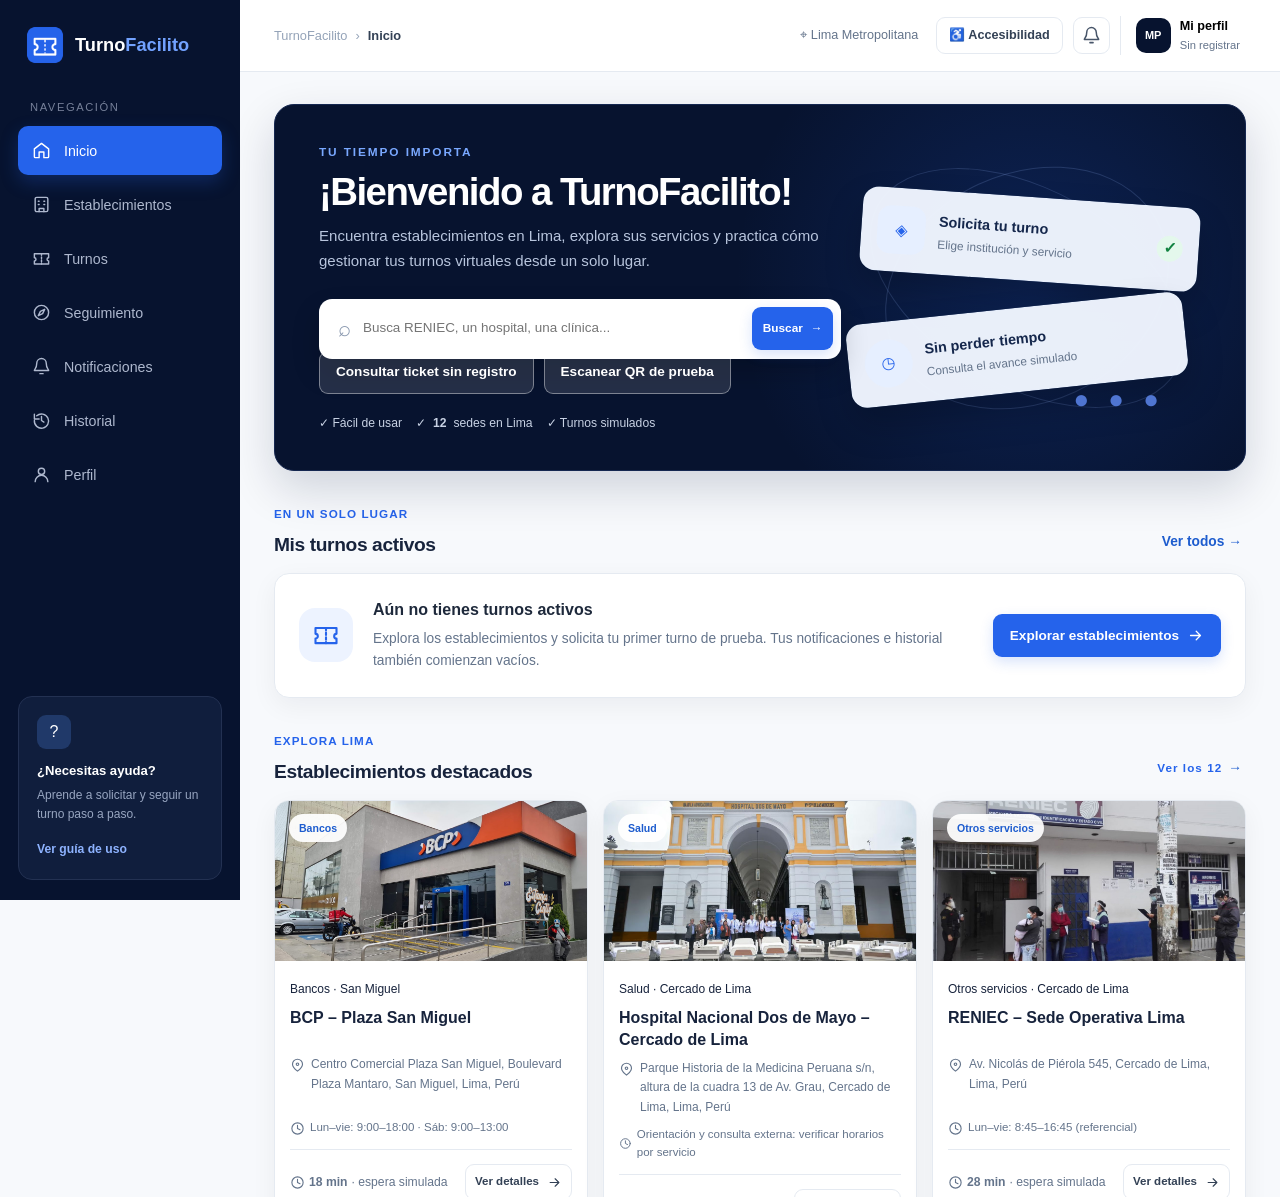
==== index.html @ 42c2315b "Initial commit" ====
<!doctype html>
<html lang="es"><head><meta charset="UTF-8"><meta name="viewport" content="width=device-width,initial-scale=1.0"><meta http-equiv="refresh" content="0;url=pages/index.html"><title>TurnoFacilito – Iniciar</title><link rel="canonical" href="pages/index.html"></head>
<body><p>Abriendo TurnoFacilito… <a href="pages/index.html">Ingresar a la plataforma</a>.</p></body></html>
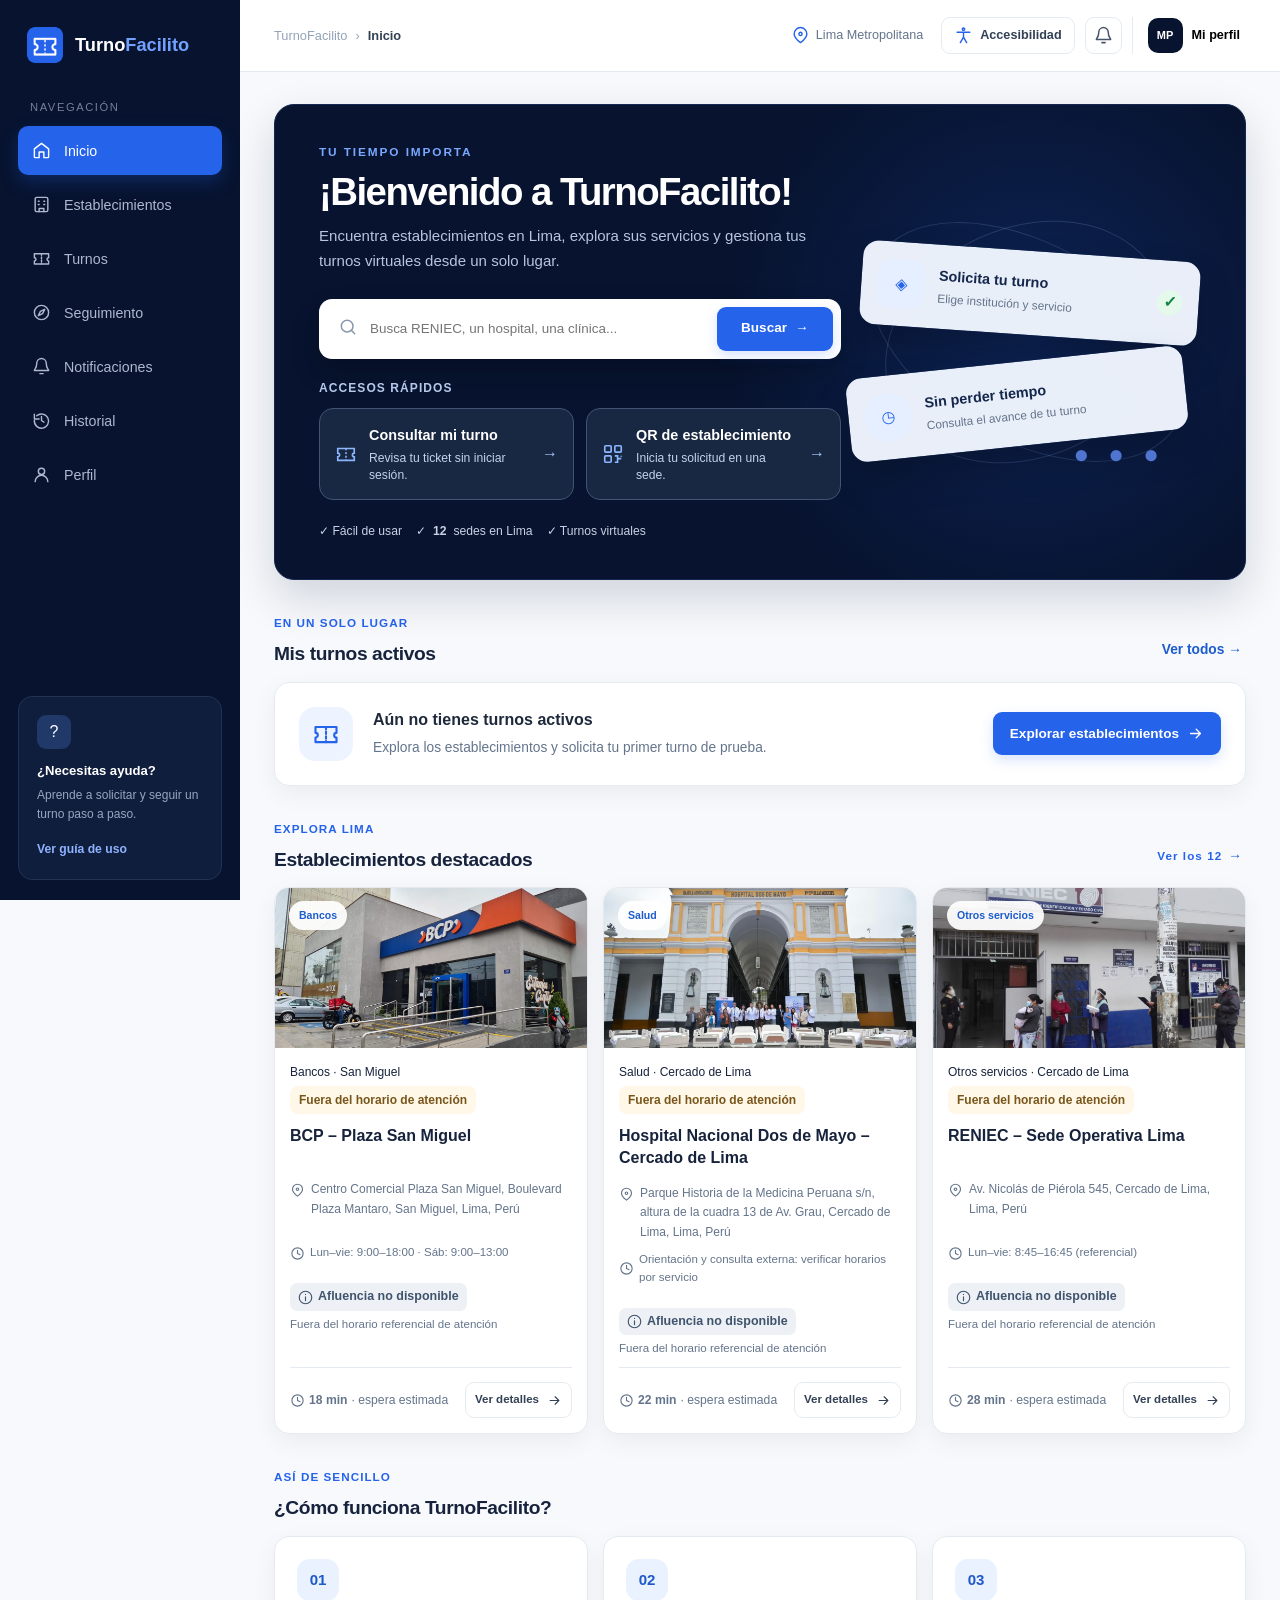
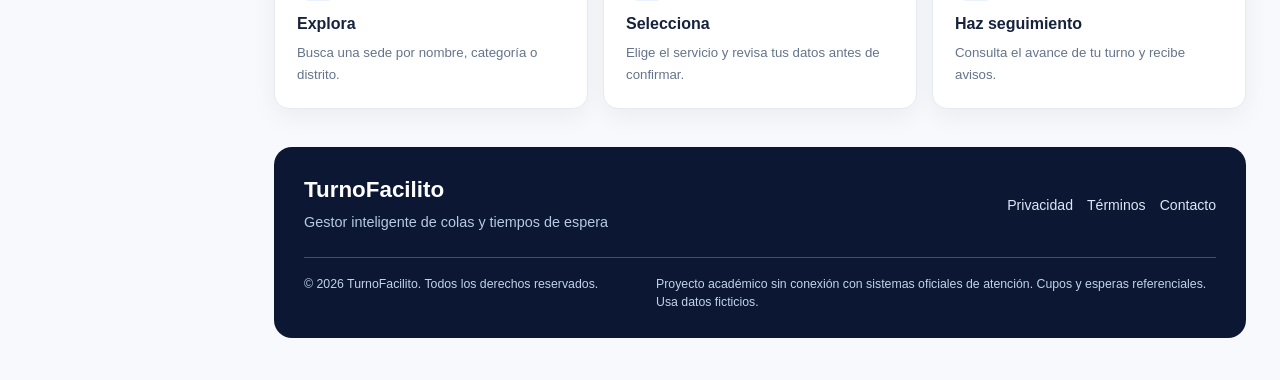
==== commit 58073943: "Actualizacion Mejoras" ====
--- a/index.html
+++ b/index.html
@@ -1,3 +1,2 @@
 <!doctype html>
-<html lang="es"><head><meta charset="UTF-8"><meta name="viewport" content="width=device-width,initial-scale=1.0"><meta http-equiv="refresh" content="0;url=pages/index.html"><title>TurnoFacilito – Iniciar</title><link rel="canonical" href="pages/index.html"></head>
-<body><p>Abriendo TurnoFacilito… <a href="pages/index.html">Ingresar a la plataforma</a>.</p></body></html>
+<html lang="es"><head><meta charset="utf-8"><meta name="viewport" content="width=device-width, initial-scale=1"><title>TurnoFacilito</title><link rel="icon" href="favicon.ico"><meta http-equiv="refresh" content="0;url=pages/index.html"></head><body><p>Accede a <a href="pages/index.html">TurnoFacilito</a>.</p></body></html>
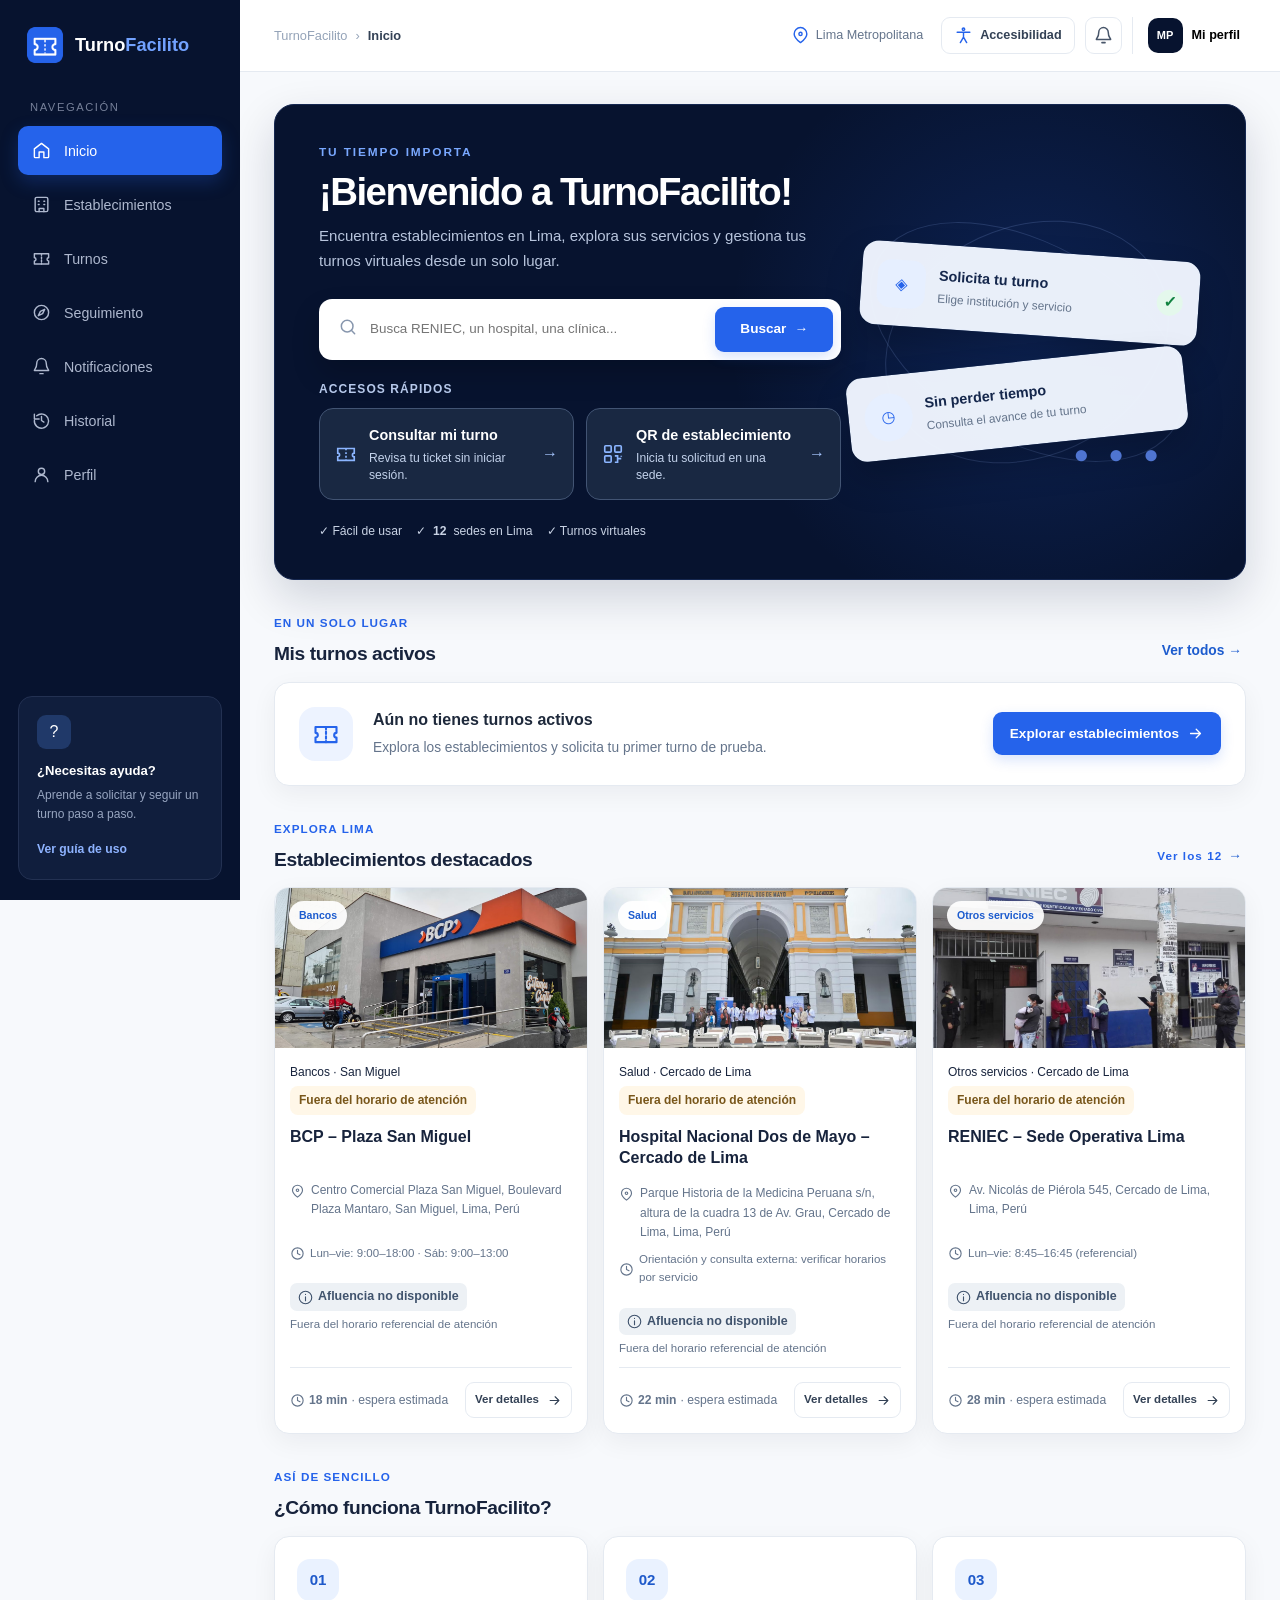
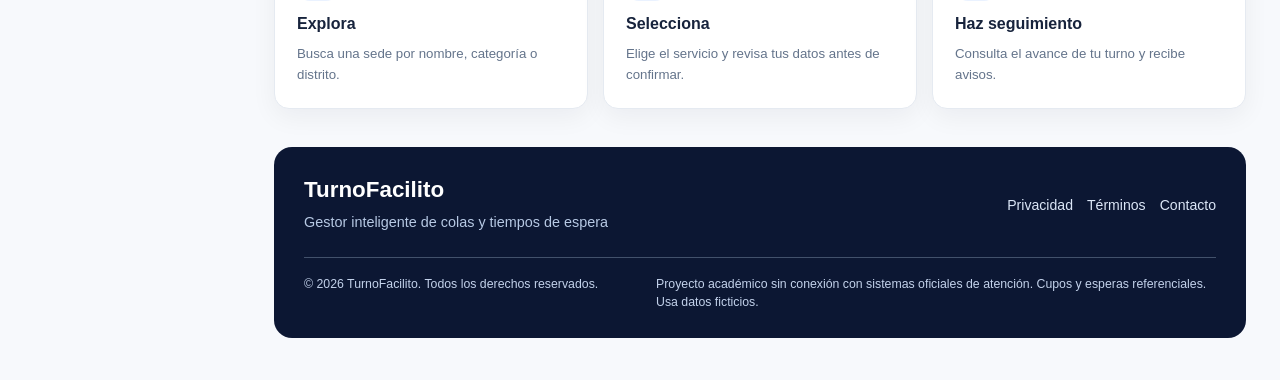
==== commit 7b5e3efb: "Actualizacion" ====
--- a/index.html
+++ b/index.html
@@ -1,2 +1,183 @@
 <!doctype html>
-<html lang="es"><head><meta charset="utf-8"><meta name="viewport" content="width=device-width, initial-scale=1"><title>TurnoFacilito</title><link rel="icon" href="favicon.ico"><meta http-equiv="refresh" content="0;url=pages/index.html"></head><body><p>Accede a <a href="pages/index.html">TurnoFacilito</a>.</p></body></html>
+<html lang="es" data-image-root="../assets/images/">
+<head>
+  <meta charset="UTF-8">
+  <meta name="viewport" content="width=device-width, initial-scale=1.0">
+  <meta name="theme-color" content="#07132f">
+  <meta name="description" content="TurnoFacilito: plataforma académica para conocer sedes en Lima y practicar la gestión de turnos virtuales.">
+  <title>TurnoFacilito | Gestor inteligente de colas y tiempos de espera</title>
+  <link rel="icon" href="../favicon.ico" sizes="any">
+  <link rel="stylesheet" href="../css/styles.css">
+  <script src="../js/main.js" defer></script>
+</head>
+<body>
+  <a class="skip-link" href="#contenido">Saltar al contenido principal</a>
+  <div class="app-shell">
+    <!-- ENCABEZADO Y NAVEGACIÓN: elementos semánticos de HTML5 -->
+    <aside class="sidebar" aria-label="Menú lateral">
+      <button class="brand" type="button" data-go="Inicio" aria-label="TurnoFacilito, ir al inicio">
+        <img class="brand-mark" src="../assets/icons/TurnoFacilito_Logo.jpg" alt="" width="38" height="38">
+        <span>Turno<strong>Facilito</strong></span>
+      </button>
+      <p class="side-label">NAVEGACIÓN</p>
+      <nav id="nav-escritorio" aria-label="Secciones principales"></nav>
+      <section class="help-card" aria-labelledby="ayuda-breve-titulo">
+        <span aria-hidden="true">?</span>
+        <strong id="ayuda-breve-titulo">¿Necesitas ayuda?</strong>
+        <p>Aprende a solicitar y seguir un turno paso a paso.</p>
+        <button type="button" data-go="Ayuda">Ver guía de uso</button>
+      </section>
+    </aside>
+    <div class="workspace">
+      <header class="topbar">
+        <div class="breadcrumb" aria-label="Ubicación de la página"><span>TurnoFacilito</span><span aria-hidden="true">›</span><strong id="miga">Inicio</strong></div>
+        <div class="top-actions">
+          <span class="location" aria-label="Establecimientos en Lima Metropolitana"><span data-svg="pin" aria-hidden="true"></span> Lima Metropolitana</span>
+          <button class="access-btn" type="button" data-go="Accesibilidad"><span data-svg="accessibility" aria-hidden="true"></span> Accesibilidad</button>
+          <div class="notification-wrap">
+            <button type="button" class="icon-btn" data-go="Notificaciones" aria-label="Ver notificaciones" title="Notificaciones"><svg aria-hidden="true" width="19" height="19" viewBox="0 0 24 24" fill="none" stroke="currentColor" stroke-width="1.9" stroke-linecap="round" stroke-linejoin="round"><path d="M18 8a6 6 0 0 0-12 0c0 7-3 7-3 9h18c0-2-3-2-3-9ZM10 21h4"/></svg></button>
+            <b id="alerta-cantidad" hidden>0</b>
+          </div>
+          <button class="profile-chip" type="button" data-go="Perfil" aria-label="Ver mi perfil y registrar datos"><span aria-hidden="true">MP</span><div><strong>Mi perfil</strong><small hidden></small></div></button>
+        </div>
+      </header>
+      <main id="contenido" class="main-content" tabindex="-1">
+        <div class="navigation-back"><button id="volver-pagina" class="btn btn-secondary nav-back-btn" type="button" data-action="volver-pagina" hidden><svg aria-hidden="true" width="18" height="18" viewBox="0 0 24 24" fill="none" stroke="currentColor" stroke-width="1.8" stroke-linecap="round" stroke-linejoin="round"><path d="m12 19-7-7 7-7M5 12h14"/></svg> Volver a la página anterior</button></div>
+        <!-- INICIO: el contenido y su estructura existen en HTML ANTES de ejecutar JavaScript. -->
+        <section id="vista-inicio" class="page home-page" aria-labelledby="titulo-inicio">
+          <section class="welcome-banner" aria-labelledby="titulo-inicio">
+            <div class="welcome-copy">
+              <span class="welcome-eyebrow">TU TIEMPO IMPORTA</span>
+              <h1 id="titulo-inicio">¡Bienvenido a TurnoFacilito!</h1>
+              <p>Encuentra establecimientos en Lima, explora sus servicios y gestiona tus turnos virtuales desde un solo lugar.</p>
+              <form id="busqueda-inicio" class="welcome-search" role="search">
+                <span class="search-glyph"><svg aria-hidden="true" width="20" height="20" viewBox="0 0 24 24" fill="none" stroke="currentColor" stroke-width="1.8" stroke-linecap="round"><circle cx="11" cy="11" r="7"/><path d="m20 20-4-4"/></svg></span>
+                <label class="sr-only" for="buscar-inicio">Buscar establecimiento</label>
+                <input id="buscar-inicio" name="busqueda" type="search" placeholder="Busca RENIEC, un hospital, una clínica..." autocomplete="off">
+                <button class="btn btn-primary" type="submit">Buscar <span aria-hidden="true">→</span></button>
+              </form>
+              <div class="quick-label">ACCESOS RÁPIDOS</div><div class="home-shortcuts"><button class="shortcut" type="button" data-go="Consulta"><svg aria-hidden="true" width="22" height="22" viewBox="0 0 24 24" fill="none" stroke="currentColor" stroke-width="1.8"><path d="M3 6h18v5a2 2 0 0 0 0 4v4H3v-4a2 2 0 0 0 0-4V6Z"/><path d="M12 6v13" stroke-dasharray="2 2"/></svg><span><strong>Consultar mi turno</strong><small>Revisa tu ticket sin iniciar sesión.</small></span><span aria-hidden="true">→</span></button><button class="shortcut" type="button" data-go="QR"><svg aria-hidden="true" width="22" height="22" viewBox="0 0 24 24" fill="none" stroke="currentColor" stroke-width="1.8"><rect x="3" y="3" width="7" height="7" rx="1"/><rect x="14" y="3" width="7" height="7" rx="1"/><rect x="3" y="14" width="7" height="7" rx="1"/><path d="M14 14h3v3h4m-7 4h3v-4m4-3v1"/></svg><span><strong>QR de establecimiento</strong><small>Inicia tu solicitud en una sede.</small></span><span aria-hidden="true">→</span></button></div>
+              <div class="welcome-benefits" aria-label="Beneficios">
+                <span>✓ Fácil de usar</span>
+                <span>✓ <b id="cantidad-sedes-inicio">12</b> sedes en Lima</span>
+                <span>✓ Turnos virtuales</span>
+              </div>
+            </div>
+            <div class="welcome-art" aria-hidden="true">
+              <div class="art-orbit orbit-one"></div><div class="art-orbit orbit-two"></div>
+              <div class="art-card art-card-one"><span class="art-pict">◈</span><div><b>Solicita tu turno</b><small>Elige institución y servicio</small></div><span class="art-ok">✓</span></div>
+              <div class="art-card art-card-two"><span class="art-round">◷</span><div><b>Sin perder tiempo</b><small>Consulta el avance de tu turno</small></div></div>
+              <div class="art-dots">● ● ●</div>
+            </div>
+          </section>
+          <section aria-labelledby="titulo-turnos-inicio">
+            <div class="section-heading"><div><span>EN UN SOLO LUGAR</span><h2 id="titulo-turnos-inicio">Mis turnos activos</h2></div><button type="button" class="link-button" data-go="Turnos">Ver todos →</button></div>
+            <div id="turnos-inicio" aria-live="polite"><div class="card empty-state"><div><h3>Aún no tienes turnos activos</h3><p>Explora los establecimientos y solicita tu primer turno de prueba.</p></div><button class="btn btn-primary" type="button" data-go="Establecimientos">Explorar establecimientos</button></div></div>
+          </section>
+          <section aria-labelledby="titulo-destacados">
+            <div class="section-heading"><div><span>EXPLORA LIMA</span><h2 id="titulo-destacados">Establecimientos destacados</h2></div><button type="button" class="link-button" data-go="Establecimientos"><span id="cantidad-ver-sedes">Ver los 12</span> →</button></div>
+            <div id="destacados-inicio" class="featured-grid"><p class="muted">Cargando establecimientos destacados...</p></div>
+          </section>
+          <section aria-labelledby="titulo-pasos">
+            <div class="section-heading"><div><span>ASÍ DE SENCILLO</span><h2 id="titulo-pasos">¿Cómo funciona TurnoFacilito?</h2></div></div>
+            <div class="steps-grid">
+              <article class="card step-item"><span>01</span><h3>Explora</h3><p>Busca una sede por nombre, categoría o distrito.</p></article>
+              <article class="card step-item"><span>02</span><h3>Selecciona</h3><p>Elige el servicio y revisa tus datos antes de confirmar.</p></article>
+              <article class="card step-item"><span>03</span><h3>Haz seguimiento</h3><p>Consulta el avance de tu turno y recibe avisos.</p></article>
+            </div>
+          </section>
+        </section>
+
+        <!-- ESTABLECIMIENTOS: HTML5 define el buscador y los controles; JS filtra los resultados. -->
+        <section id="vista-establecimientos" class="page" aria-labelledby="titulo-establecimientos" hidden>
+          <div class="page-title"><span class="eyebrow">ENCUENTRA TU ESTABLECIMIENTO</span><h1 id="titulo-establecimientos">Establecimientos disponibles</h1>
+            <p class="lead">Explora <span id="total-sedes-descripcion">12</span> sedes reales de Lima Metropolitana.</p>
+          </div>
+          <section class="card filter-panel" aria-label="Filtros de establecimientos">
+            <div class="filter-grid">
+              <label class="filter-field filter-grow"><span>Buscar por nombre o servicio</span><span class="field-with-icon"><svg aria-hidden="true" width="20" height="20" viewBox="0 0 24 24" fill="none" stroke="currentColor" stroke-width="1.8" stroke-linecap="round"><circle cx="11" cy="11" r="7"/><path d="m20 20-4-4"/></svg><input id="buscar-sede" type="search" autocomplete="off" placeholder="Ej. RENIEC, hospital, consulta..."></span></label>
+              <label class="filter-field"><span>Distrito</span><span class="field-with-icon"><span class="filter-icon" data-svg="pin"></span><select id="filtrar-distrito"><option value="Todos">Todos los distritos</option></select></span></label>
+              <label class="filter-field"><span>Ordenar por</span><span class="field-with-icon"><span class="filter-icon" data-svg="sort"></span><select id="ordenar-sedes"><option>Espera menor</option><option>Espera mayor</option><option>Nombre</option></select></span></label>
+            </div>
+            <div class="chips" role="group" aria-label="Filtrar por categoría">
+              <button type="button" class="active" data-category="Todas" aria-pressed="true"><span data-svg="grid"></span>Todas</button>
+              <button type="button" data-category="Bancos" aria-pressed="false"><span data-svg="bank"></span>Bancos</button>
+              <button type="button" data-category="Salud" aria-pressed="false"><span data-svg="heart"></span>Salud</button>
+              <button type="button" data-category="Otros servicios" aria-pressed="false"><span data-svg="building"></span>Otros servicios</button>
+            </div>
+          </section>
+          <div class="results-bar"><strong id="contador-sedes" role="status">Cargando...</strong><button class="link-button" type="button" data-action="limpiar-filtros">Limpiar filtros</button></div>
+          <div id="resultado-sedes" class="list-stack" aria-live="polite" aria-relevant="additions text"></div>
+        </section>
+
+        <!-- GUÍA DE USO: contenido estático y preguntas frecuentes sin depender de JS. -->
+        <section id="vista-ayuda" class="page narrow" aria-labelledby="titulo-ayuda" hidden>
+          <div class="page-title"><span class="eyebrow">CENTRO DE AYUDA</span><h1 id="titulo-ayuda">Cómo usar TurnoFacilito</h1><p class="lead">Un recorrido sencillo para solicitar y administrar turnos.</p></div>
+          <div class="help-steps">
+            <article class="card help-step"><span>1</span><div><h2>Busca un establecimiento</h2><p>Ve a Establecimientos y busca por nombre, categoría o distrito.</p></div></article>
+            <article class="card help-step"><span>2</span><div><h2>Selecciona un servicio y registra tus datos</h2><p>Abre una sede, elige un servicio y completa tus nombres, apellidos y DNI ficticio.</p></div></article>
+            <article class="card help-step"><span>3</span><div><h2>Revisa y sigue tu turno</h2><p>Confirma la solicitud y consulta el seguimiento automático de tu atención.</p></div></article>
+            <article class="card help-step"><span>4</span><div><h2>Consulta tu actividad</h2><p>Revisa tus notificaciones y el historial de turnos finalizados o cancelados.</p></div></article>
+          </div>
+          <section class="card help-faq" aria-labelledby="titulo-preguntas"><h2 id="titulo-preguntas">Preguntas frecuentes</h2>
+            <details><summary>¿Puedo tener varios turnos activos?</summary><p>Sí, en establecimientos distintos. Solo uno activo por sede.</p></details>
+            <details><summary>¿Por qué se borra todo al actualizar?</summary><p>Los datos personales y turnos se conservan mientras la página permanece abierta.</p></details>
+            <details><summary>¿Puedo atenderme con este turno en una institución?</summary><p>No. Es una simulación educativa y no está integrada con los sistemas de las instituciones. Los hospitales no ofrecen atención de emergencias por este medio.</p></details>
+          </section>
+          <button type="button" class="btn btn-primary" data-go="Establecimientos">Comenzar →</button>
+        </section>
+
+        <!-- Aquí se visualizan detalles, turnos, historial y otras pantallas cuyos datos varían. -->
+        <div id="vista-interactiva" hidden></div>
+        <footer class="site-footer" aria-label="Pie de página"><div class="footer-top"><div><strong>TurnoFacilito</strong><p>Gestor inteligente de colas y tiempos de espera</p></div><nav aria-label="Información del proyecto"><button type="button" data-go="Privacidad">Privacidad</button><button type="button" data-go="Términos">Términos</button><button type="button" data-go="Contacto">Contacto</button></nav></div><div class="footer-bottom"><span>© 2026 TurnoFacilito. Todos los derechos reservados.</span><span>Proyecto académico sin conexión con sistemas oficiales de atención. Cupos y esperas referenciales. Usa datos ficticios.</span></div></footer>
+      </main>
+    </div>
+    <nav id="nav-movil" class="mobile-nav" aria-label="Navegación móvil"></nav>
+    <div class="mobile-drawer" id="drawer-movil" hidden></div>
+    <div class="toast" id="mensaje" role="status" aria-live="polite" hidden></div>
+    <div id="contenedor-modal"></div>
+  </div>
+
+  <!-- PLANTILLAS HTML: los formularios tienen etiquetas, inputs y estructura semántica. -->
+  <!-- JavaScript inserta los nombres y opciones según la institución seleccionada. -->
+  <template id="plantilla-servicio">
+    <section class="page narrow" aria-labelledby="titulo-servicio">
+      <button type="button" class="back-link" data-go="Detalle">← Volver al establecimiento</button>
+      <div class="page-title"><span class="eyebrow">PASO 1 DE 4</span><h1 id="titulo-servicio">Selecciona tu servicio</h1><p class="lead">Elige el trámite que necesitas en <span id="servicio-nombre-sede"></span>.</p></div>
+      <div class="process-stepper"><span class="current">1 · Servicio</span><span>2 · Tus datos</span><span>3 · Revisión</span><span>4 · Confirmación</span></div>
+      <div class="selection-layout">
+        <form id="form-servicio" class="card service-selection">
+          <h2>¿Qué atención necesitas?</h2><p class="muted">Selecciona una opción para continuar.</p>
+          <div id="lista-servicios" class="service-option-list" role="radiogroup" aria-label="Servicios disponibles"></div>
+          <p id="error-servicio" class="input-error" aria-live="polite" hidden>Selecciona un servicio para continuar.</p>
+          <div class="form-actions"><button type="button" class="btn btn-secondary" data-go="Detalle">Volver</button><button type="submit" class="btn btn-primary">Revisar solicitud →</button></div>
+        </form>
+        <aside class="card selection-summary" aria-label="Resumen del establecimiento">
+          <img id="servicio-imagen" src="" alt="" loading="lazy"><div><b id="servicio-resumen-nombre"></b><small id="servicio-resumen-distrito"></small></div>
+          <hr><p>◷ <b id="servicio-resumen-espera"></b> de espera estimada</p><p>♙ <span id="servicio-resumen-personas"></span> personas delante</p>
+        </aside>
+      </div>
+    </section>
+  </template>
+
+  <template id="plantilla-datos">
+    <section class="page narrow" aria-labelledby="datos-titulo">
+      <button id="datos-atras" type="button" class="back-link" data-go="Servicio">← Volver al servicio</button>
+      <div class="page-title"><span id="datos-encabezado" class="eyebrow">PASO 2 DE 4</span><h1 id="datos-titulo">Registra tus datos</h1><p id="datos-descripcion" class="lead">Ingresa tus datos para continuar.</p></div>
+      <div id="datos-pasos" class="process-stepper"><span>1 · Servicio</span><span class="current">2 · Tus datos</span><span>3 · Revisión</span><span>4 · Confirmación</span></div>
+      <div class="selection-layout">
+        <form id="form-datos" class="card personal-form" novalidate>
+          <div class="personal-form-heading"><span class="personal-symbol" aria-hidden="true"><span data-svg="user"></span></span><div><h2>Información del solicitante</h2><p>Los campos con * son obligatorios.</p></div></div>
+          <div class="personal-fields">
+            <div class="personal-field"><label for="dato-nombres">Nombres *</label><input id="dato-nombres" name="nombres" type="text" maxlength="60" autocomplete="given-name" placeholder="Escribe tus nombres" required aria-describedby="error-nombres"><p id="error-nombres" class="input-error" hidden></p></div>
+            <div class="personal-field"><label for="dato-apellidos">Apellidos *</label><input id="dato-apellidos" name="apellidos" type="text" maxlength="60" autocomplete="family-name" placeholder="Escribe tus apellidos" required aria-describedby="error-apellidos"><p id="error-apellidos" class="input-error" hidden></p></div>
+            <div class="personal-field"><label for="dato-dni">DNI *</label><input id="dato-dni" name="dni" type="text" inputmode="numeric" maxlength="8" pattern="[0-9]{8}" autocomplete="off" placeholder="Ingresa 8 dígitos" required aria-describedby="error-dni"><p id="error-dni" class="input-error" role="alert" hidden></p></div><div class="personal-field"><label for="dato-correo">Correo electrónico <span class="muted">(opcional)</span></label><input id="dato-correo" name="correo" type="email" maxlength="90" autocomplete="email" placeholder="ejemplo@correo.com" aria-describedby="error-correo"><p id="error-correo" class="input-error" hidden></p></div>
+          </div>
+          <div class="form-actions"><button id="datos-volver" type="button" class="btn btn-secondary" data-go="Servicio">Volver</button><button id="datos-guardar" type="submit" class="btn btn-primary">Guardar y revisar turno</button></div>
+        </form>
+        <aside class="card personal-aside"><span class="eyebrow">TURNOFACILITO</span><h2 id="datos-aside-titulo">Tu solicitud está casi lista</h2><p id="datos-aside-texto"></p><div class="personal-aside-steps"><span>✓ Consulta sin contraseña</span><span>✓ Gestiona tus solicitudes</span><span>✓ Acceso a tus turnos</span></div></aside>
+      </div>
+    </section>
+  </template>
+</body>
+</html>
--- a/css/styles.css
+++ b/css/styles.css
@@ -0,0 +1,920 @@
+
+
+@layer base {
+  * { box-sizing: border-box; }
+  html { font-family: 'Poppins', Arial, sans-serif; color: #0f172a; background: #f7f9fc; }
+  body { margin: 0; min-width: 320px; min-height: 100vh; }
+  button, input, select { font: inherit; }
+  button { cursor: pointer; }
+  button:focus-visible, input:focus-visible, select:focus-visible { outline: 3px solid rgba(37, 99, 235, .28); outline-offset: 2px; }
+}
+
+:root { --navy:#07132f; --blue:#2563eb; --soft:#eff5ff; --canvas:#f7f9fc; --muted:#64748b; --green:#16a34a; --orange:#f59e0b; --red:#dc3545; --border:#e5eaf1; --shadow:0 8px 26px rgba(15,23,42,.055); }
+html[data-size="Grande"] { font-size: 18px; }
+html[data-size="Extragrande"] { font-size: 20px; }
+html[data-contrast="true"] { --canvas:#fff; --muted:#344054; --border:#7c8799; }
+html[data-contrast="true"] .card { border-width:2px; }
+html[data-simple="true"] img, html[data-simple="true"] .detail-hero { display:none; }
+html[data-simple="true"] .card, html[data-simple="true"] .btn { box-shadow:none; }
+
+.app-shell { min-height:100vh; background:var(--canvas); }
+.sidebar { width:240px; position:fixed; inset:0 auto 0 0; padding:26px 18px 20px; background:var(--navy); color:#fff; display:flex; flex-direction:column; z-index:30; }
+.brand { border:0; background:none; color:#fff; display:flex; align-items:center; gap:11px; font-size:18px; padding:0 8px; }
+.brand strong { color:#72a2ff; }.brand-mark { width:38px;height:38px;border-radius:11px;background:var(--blue);display:grid;place-items:center;transform:rotate(-5deg) }
+.side-label { font-size:10px; letter-spacing:.14em; color:#768099; margin:34px 12px 10px; }
+.sidebar nav { display:flex;flex-direction:column;gap:5px }.sidebar nav button { min-height:45px;border:0;background:transparent;color:#aeb8ce;border-radius:10px;display:flex;align-items:center;gap:13px;padding:0 14px;font-size:13px;font-weight:500;transition:.2s }
+.sidebar nav button:hover { background:#111f42;color:#fff }.sidebar nav button.selected { background:var(--blue);color:#fff;box-shadow:0 7px 18px rgba(37,99,235,.25) }.sidebar nav i { margin-left:auto;background:#fff;color:var(--blue);font-style:normal;font-size:10px;width:19px;height:19px;border-radius:10px;display:grid;place-items:center }
+.help-card { margin-top:auto;background:#101e3d;border:1px solid #233152;padding:16px;border-radius:14px }.help-card>span { display:grid;width:34px;height:34px;border-radius:9px;background:#203969;place-items:center;margin-bottom:12px }.help-card strong{display:block;font-size:12px}.help-card p{font-size:10px;color:#98a6c1;margin:4px 0 12px}.help-card button{border:0;background:none;color:#8eb3ff;padding:0;font-size:11px;font-weight:600}
+.workspace { margin-left:240px;min-height:100vh }.topbar { height:72px;position:sticky;top:0;z-index:20;background:rgba(255,255,255,.92);backdrop-filter:blur(14px);border-bottom:1px solid var(--border);display:flex;align-items:center;justify-content:space-between;padding:0 34px }
+.breadcrumb { display:flex;gap:8px;align-items:center;font-size:11px;color:#94a3b8 }.breadcrumb strong{color:#334155}.top-actions{display:flex;align-items:center;gap:10px}.location{display:flex;align-items:center;gap:6px;font-size:11px;color:var(--muted);margin-right:8px}.access-btn{height:37px;border:1px solid var(--border);background:#fff;border-radius:9px;display:flex;align-items:center;gap:7px;padding:0 12px;color:#334155;font-size:11px;font-weight:600}.icon-btn{width:37px;height:37px;border-radius:9px;border:1px solid var(--border);background:#fff;display:grid;place-items:center;color:#475569;transition:.2s}.icon-btn:hover,.icon-btn.active{color:var(--blue);border-color:#b9cefa;background:var(--soft)}.notification-wrap{position:relative}.notification-wrap>b{position:absolute;right:-3px;top:-5px;background:var(--red);color:#fff;border:2px solid #fff;border-radius:9px;font-size:8px;width:17px;height:17px;display:grid;place-items:center}.profile-chip{border:0;border-left:1px solid var(--border);background:none;display:flex;align-items:center;gap:9px;padding-left:15px}.profile-chip>span{width:35px;height:35px;border-radius:10px;background:var(--navy);color:#fff;display:grid;place-items:center;font-size:11px;font-weight:600}.profile-chip div{text-align:left}.profile-chip strong,.profile-chip small{display:block}.profile-chip strong{font-size:11px}.profile-chip small{font-size:9px;color:var(--muted)}
+.main-content{padding:32px 34px 42px;max-width:1480px;margin:auto}.page{animation:pageIn .24s ease}.page.narrow{max-width:1050px;margin:auto}@keyframes pageIn{from{opacity:0;transform:translateY(5px)}to{opacity:1;transform:none}}.title-row{display:flex;align-items:center;justify-content:space-between;gap:20px}.eyebrow{font-size:10px;letter-spacing:.11em;color:var(--blue);font-weight:700;margin-bottom:6px}h1{font-size:29px;letter-spacing:-.035em;line-height:1.2;margin:0;color:#101828;font-weight:650}h2{font-size:17px;margin:0;letter-spacing:-.02em}h3{margin:0;font-size:15px}.wave{color:#53637c;font-weight:500}.lead{color:var(--muted);font-size:13px;margin:8px 0 25px}
+.card{background:#fff;border:1px solid var(--border);border-radius:15px;box-shadow:var(--shadow)}.btn{min-height:40px;border-radius:9px;padding:0 16px;border:1px solid transparent;display:inline-flex;align-items:center;justify-content:center;gap:8px;font-size:11px;font-weight:600;transition:.18s}.btn:hover{transform:translateY(-1px)}.btn:disabled{opacity:.45;cursor:not-allowed;transform:none}.btn-primary{background:var(--blue);color:#fff;box-shadow:0 5px 13px rgba(37,99,235,.18)}.btn-primary:hover{background:#1d4ed8}.btn-secondary{background:#fff;color:#334155;border-color:var(--border)}.btn-secondary:hover{border-color:#a9c1f5;color:var(--blue)}.btn-ghost{background:transparent;color:var(--blue);padding-inline:6px}.btn-danger{background:#fff1f2;color:var(--red);border-color:#fecdd3}.full{width:100%}.pill{display:inline-flex;align-items:center;gap:5px;padding:5px 9px;border-radius:20px;font-size:9px;font-weight:700;white-space:nowrap}.pill-blue{background:#eaf2ff;color:#1d5cce}.pill-green{background:#e9f8ee;color:#16803b}.pill-orange{background:#fff7e5;color:#b76d00}.pill-gray{background:#f1f5f9;color:#64748b}.pill-red{background:#fff0f1;color:#bd2636}
+.hero-search{height:57px;background:#fff;border:1px solid var(--border);border-radius:13px;display:flex;align-items:center;padding:7px 8px 7px 18px;gap:12px;box-shadow:var(--shadow);max-width:820px}.hero-search>svg{color:#94a3b8}.hero-search input{flex:1;border:0;outline:0;color:#334155;font-size:12px;min-width:0}.hero-search .btn{height:43px;padding-inline:24px}.quick-results{position:absolute;z-index:5;width:min(800px,calc(100% - 68px));padding:8px;margin-top:5px}.quick-results button{display:flex;width:100%;border:0;background:#fff;padding:10px;align-items:center;gap:10px;border-radius:8px;text-align:left}.quick-results button:hover{background:var(--soft)}.quick-results button span{flex:1}.quick-results strong,.quick-results small{display:block}.quick-results strong{font-size:11px}.quick-results small{font-size:9px;color:var(--muted)}
+.section-heading{display:flex;justify-content:space-between;align-items:end;margin:30px 0 13px}.section-heading span{font-size:9px;color:var(--blue);font-weight:700;letter-spacing:.09em}.section-heading h2{margin-top:4px}.section-heading.compact{margin-top:0}.active-ticket{display:grid;grid-template-columns:minmax(0,1.7fr) minmax(260px,.7fr);overflow:hidden}.ticket-main{padding:23px 28px;background:linear-gradient(125deg,#07132f 0%,#0b1d45 65%,#0c2d68 100%);color:#fff;position:relative}.ticket-main:after{content:"";position:absolute;width:180px;height:180px;border:35px solid rgba(255,255,255,.035);border-radius:50%;right:-20px;top:-65px}.ticket-label{display:flex;justify-content:space-between;align-items:center}.ticket-label span{display:flex;align-items:center;gap:8px;font-size:11px;font-weight:600}.ticket-label small{font-size:9px;color:#9caccb}.ticket-number{font-size:47px;font-weight:700;letter-spacing:-.04em;margin:13px 0 -3px}.ticket-main>p{margin:0;color:#b8c6df;font-size:11px}.ticket-metrics{display:grid;grid-template-columns:repeat(3,1fr);margin-top:21px;border-top:1px solid rgba(255,255,255,.12);padding-top:18px}.ticket-metrics>div{display:grid;grid-template-columns:24px 1fr;grid-template-rows:auto auto}.ticket-metrics svg{grid-row:1/3;color:#75a3ff;width:17px}.ticket-metrics strong{font-size:13px}.ticket-metrics span{color:#92a1bc;font-size:9px}.ticket-side{padding:23px;text-align:center;display:flex;align-items:center;flex-direction:column;justify-content:center}.pulse-icon{width:42px;height:42px;border-radius:50%;display:grid;place-items:center;background:var(--soft);color:var(--blue);margin-bottom:8px}.ticket-side>strong{font-size:12px}.ticket-side>p{font-size:10px;color:var(--muted);line-height:1.5;max-width:220px}.ticket-side .btn{width:100%;margin-top:5px}.ticket-side .btn-secondary{border:0;box-shadow:none;color:var(--muted)}
+.place-grid{display:grid;grid-template-columns:repeat(2,1fr);gap:18px}.place-card{overflow:hidden}.place-image{height:150px;position:relative;overflow:hidden}.place-image img{width:100%;height:100%;object-fit:cover;transition:.35s}.place-card:hover img{transform:scale(1.035)}.place-image .pill{position:absolute;left:14px;top:13px;background:rgba(255,255,255,.93)}.favorite{position:absolute;right:13px;top:12px;width:34px;height:34px;border-radius:9px;border:0;background:rgba(255,255,255,.92);display:grid;place-items:center;color:#64748b}.place-body{padding:17px}.place-title{display:flex;justify-content:space-between}.place-title small{font-size:9px;color:var(--blue);font-weight:600}.place-title>span{display:flex;align-items:center;gap:4px;font-size:10px;color:var(--orange);font-weight:600}.place-body>p{display:flex;align-items:center;gap:6px;font-size:10px;color:var(--muted)}.place-meta{display:flex;gap:22px;padding:13px 0;border-top:1px solid var(--border)}.place-meta span{display:flex;gap:6px;align-items:center;color:var(--muted);font-size:9px}.place-meta b{color:#334155}.place-body>.btn{width:100%}
+.filters{padding:10px;display:flex;gap:10px;margin-bottom:16px}.search-field{height:42px;flex:1;border:1px solid var(--border);border-radius:9px;display:flex;align-items:center;gap:9px;padding:0 12px;color:#94a3b8}.search-field input{border:0;outline:0;flex:1;font-size:11px;min-width:0}.select-wrap{height:42px;display:flex;align-items:center;gap:8px;border:1px solid var(--border);border-radius:9px;padding:0 11px;color:#64748b}.select-wrap select{border:0;outline:0;background:transparent;color:#475569;font-size:10px}.chips{display:flex;gap:8px;flex-wrap:wrap}.chips button{min-height:36px;padding:0 14px;border:1px solid var(--border);border-radius:20px;background:#fff;color:#64748b;font-size:10px;display:flex;align-items:center;gap:6px}.chips button.active{background:var(--navy);color:#fff;border-color:var(--navy)}.chips.compact button{min-height:32px;padding-inline:12px}.results-head{display:flex;justify-content:space-between;font-size:10px;margin:23px 0 11px}.results-head>span{color:var(--muted);display:flex;align-items:center;gap:6px}.live-dot{width:7px;height:7px;border-radius:50%;background:var(--green)}.list-stack{display:flex;flex-direction:column;gap:12px}.place-row{display:grid;grid-template-columns:180px 1fr 145px;gap:18px;padding:12px}.place-row>img{width:100%;height:127px;object-fit:cover;border-radius:10px}.place-row-info{padding:4px 0}.place-row-info>div:first-child{display:flex;align-items:center;gap:10px}.place-row-info small{font-size:9px;color:var(--muted)}.place-row-info h3{margin-top:9px}.place-row-info>p{display:flex;gap:6px;align-items:center;color:var(--muted);font-size:10px}.inline-meta{display:flex;gap:16px}.inline-meta span{display:flex;gap:5px;align-items:center;color:#64748b;font-size:9px}.place-row-action{border-left:1px solid var(--border);display:flex;flex-direction:column;align-items:center;justify-content:center}.place-row-action>strong{font-size:25px}.place-row-action>strong small{font-size:10px}.place-row-action>span{font-size:8px;color:var(--muted);margin-bottom:10px}
+.back-link{border:0;background:none;color:var(--muted);font-size:10px;display:flex;align-items:center;gap:5px;margin:0 0 13px;padding:0}.detail-hero{height:300px;border-radius:16px;overflow:hidden;position:relative}.detail-hero img{width:100%;height:100%;object-fit:cover}.detail-hero:after{content:"";position:absolute;inset:30% 0 0;background:linear-gradient(transparent,rgba(4,11,29,.88))}.detail-overlay{position:absolute;z-index:2;left:28px;bottom:25px;color:#fff}.detail-overlay h1{color:#fff;margin-top:10px}.detail-overlay p{display:flex;align-items:center;gap:6px;font-size:10px;color:#d8e0ef}.detail-layout{display:grid;grid-template-columns:1fr 310px;gap:18px;margin-top:18px}.detail-content{display:flex;flex-direction:column;gap:18px}.detail-content>.card{padding:22px}.service-list{display:grid;grid-template-columns:repeat(2,1fr);gap:10px;margin-top:15px}.service-list>div{border:1px solid var(--border);border-radius:10px;padding:12px;display:flex;align-items:center;gap:10px}.service-icon{width:38px;height:38px;border-radius:9px;background:var(--soft);display:grid;place-items:center;color:var(--blue)}.service-list>div div{flex:1}.service-list strong,.service-list small{display:block}.service-list strong{font-size:10px}.service-list small{font-size:8px;color:var(--muted);margin-top:3px}.schedule{margin-top:13px}.schedule>div{display:flex;justify-content:space-between;padding:10px 0;border-top:1px solid var(--border);font-size:10px}.schedule span{color:var(--muted)}.booking-card{padding:23px;text-align:center;position:sticky;top:90px}.booking-label{font-size:9px;color:var(--muted);font-weight:600}.big-time{font-size:42px;display:block;color:var(--navy);margin:7px}.big-time small{font-size:13px}.booking-card>p{font-size:10px;color:var(--muted);display:flex;align-items:center;justify-content:center;gap:6px}.availability{background:#f0faf3;border-radius:9px;padding:11px;display:flex;gap:8px;text-align:left;color:var(--green);margin:17px 0}.availability strong,.availability span{display:block}.availability strong{font-size:9px}.availability span{font-size:8px;color:#528360}.booking-card>.btn{margin-top:8px}.safe-note{display:flex;align-items:center;justify-content:center;gap:5px;color:var(--muted);font-size:8px;margin-top:15px}
+.steps{display:flex;align-items:center;justify-content:center;margin:0 0 28px;color:#94a3b8;font-size:9px}.steps>span{width:80px;height:1px;background:#d9e0ea;margin:0 10px}.steps>div{display:flex;align-items:center;gap:6px}.steps b,.steps svg{width:24px;height:24px;border:1px solid var(--border);border-radius:50%;display:grid;place-items:center;padding:6px}.steps .done,.steps .current{color:var(--blue);font-weight:600}.steps .done svg,.steps .current b{background:var(--blue);color:#fff;border-color:var(--blue)}.selection-layout{display:grid;grid-template-columns:1fr 340px;gap:20px}.service-options{display:grid;grid-template-columns:repeat(2,1fr);gap:12px;align-content:start}.service-options>button{height:125px;background:#fff;border:1px solid var(--border);border-radius:13px;text-align:left;padding:18px;position:relative;display:flex;gap:13px}.service-options>button:hover,.service-options>button.selected{border-color:var(--blue);box-shadow:0 0 0 2px rgba(37,99,235,.08)}.service-options>button>span{width:41px;height:41px;border-radius:10px;background:var(--soft);color:var(--blue);display:grid;place-items:center}.service-options strong,.service-options small{display:block}.service-options strong{font-size:11px;margin-top:3px}.service-options small{font-size:8px;color:var(--muted);margin-top:6px}.service-options i{position:absolute;right:12px;top:12px;width:20px;height:20px;border-radius:50%;border:1px solid var(--border);display:grid;place-items:center;color:#fff}.service-options .selected i{background:var(--blue);border-color:var(--blue)}.summary-card{padding:22px}.summary-card>span{font-size:9px;color:var(--blue);font-weight:700}.summary-place{display:flex;gap:10px;margin-top:15px}.summary-place>svg{color:var(--blue)}.summary-place strong,.summary-place small{display:block}.summary-place strong{font-size:11px}.summary-place small{font-size:8px;color:var(--muted);line-height:1.5;margin-top:3px}.summary-card hr,.active-mini hr,.profile-summary hr{border:0;border-top:1px solid var(--border);margin:17px 0}.summary-card dl>div{display:flex;justify-content:space-between;font-size:9px;margin:11px 0}.summary-card dt{color:var(--muted)}.summary-card dd{font-weight:600;text-align:right}.validation{font-size:8px;color:#a96700;background:#fff7e7;display:flex;gap:6px;padding:9px;border-radius:8px;margin:15px 0}.legal{font-size:7px;color:#94a3b8;text-align:center;line-height:1.5}
+.confirmation{text-align:center;max-width:670px;margin:auto}.success-mark{width:65px;height:65px;border-radius:50%;background:#e9f8ee;color:var(--green);display:grid;place-items:center;margin:5px auto 15px;border:6px solid #f4fbf6}.success-mark svg{width:29px;height:29px}.success-label{font-size:9px;color:var(--green);font-weight:700;letter-spacing:.1em}.confirmation>h1{margin-top:7px}.confirmation>p{color:var(--muted);font-size:11px}.confirmation-ticket{margin:24px 0 18px;padding:23px;position:relative;overflow:hidden}.confirmation-ticket:before,.confirmation-ticket:after{content:"";position:absolute;width:24px;height:24px;background:var(--canvas);border-radius:50%;top:135px}.confirmation-ticket:before{left:-12px}.confirmation-ticket:after{right:-12px}.confirmation-ticket>span{font-size:8px;color:var(--muted);font-weight:600}.confirmation-ticket>strong{display:block;font-size:58px;color:var(--blue);letter-spacing:-.04em;margin:2px 0 19px}.confirm-grid{border-top:1px dashed #ccd5e2;padding-top:19px;display:grid;grid-template-columns:repeat(2,1fr);gap:18px;text-align:left}.confirm-grid>div{display:grid;grid-template-columns:24px 1fr;grid-template-rows:auto auto}.confirm-grid svg{grid-row:1/3;color:var(--blue);width:17px}.confirm-grid span{font-size:8px;color:var(--muted)}.confirm-grid b{font-size:10px}.confirmation-actions{display:flex;justify-content:center;gap:9px}.confirmation>.btn-secondary{margin-top:10px}
+.stats-grid{display:grid;grid-template-columns:repeat(3,1fr);gap:14px;margin-bottom:20px}.stat{padding:16px;display:flex;align-items:center;gap:12px}.stat-icon{width:41px;height:41px;border-radius:10px;background:var(--soft);color:var(--blue);display:grid;place-items:center}.stat-icon.green{background:#eaf8ef;color:var(--green)}.stat-icon.red{background:#fff0f1;color:var(--red)}.stat-icon.orange{background:#fff6e5;color:var(--orange)}.stat strong,.stat span{display:block}.stat strong{font-size:19px}.stat span{font-size:8px;color:var(--muted)}.toolbar{margin-bottom:13px}.my-ticket{display:grid;grid-template-columns:140px 1fr 150px;padding:20px}.my-ticket-number{border-right:1px solid var(--border);display:flex;flex-direction:column;align-items:flex-start;justify-content:center}.my-ticket-number>span{font-size:8px;color:var(--muted)}.my-ticket-number>strong{font-size:34px;color:var(--blue)}.my-ticket-info{padding-left:22px}.my-ticket-info>p{font-size:10px;color:var(--muted)}.my-ticket-info>div{display:flex;gap:17px}.my-ticket-info>div span{display:flex;align-items:center;gap:5px;font-size:9px;color:#526176}.my-ticket-info svg{width:15px}.my-ticket-actions{display:flex;flex-direction:column;justify-content:center;gap:5px}
+.live-status{background:#eaf8ef;color:var(--green);padding:6px 9px;border-radius:16px;font-size:8px;display:flex;align-items:center;gap:6px}.live-status i{width:6px;height:6px;border-radius:50%;background:var(--green);animation:pulse 1.5s infinite}@keyframes pulse{50%{opacity:.35}}.tracking-layout{display:grid;grid-template-columns:minmax(0,1fr) 310px;gap:18px}.tracking-card{text-align:center;padding:27px}.turn-caption{font-size:9px;color:var(--muted);font-weight:700;letter-spacing:.12em}.tracking-number{display:block;font-size:66px;line-height:1.15;color:var(--navy);letter-spacing:-.05em}.tracking-card.called{border-color:#a9dfb9;background:#fbfffc}.tracking-metrics{display:grid;grid-template-columns:repeat(3,1fr);margin:25px 0;border-block:1px solid var(--border);padding:18px 0}.tracking-metrics>div{display:flex;flex-direction:column;align-items:center;border-right:1px solid var(--border)}.tracking-metrics>div:last-child{border:0}.tracking-metrics svg{color:var(--blue);width:20px}.tracking-metrics strong{font-size:17px;margin:5px}.tracking-metrics span{font-size:8px;color:var(--muted)}.progress-block>div:first-child{display:flex;justify-content:space-between;font-size:9px;color:var(--muted)}.progress{height:8px;background:#e9edf3;border-radius:5px;overflow:hidden;margin:8px 0 20px}.progress i{display:block;height:100%;background:var(--blue);border-radius:5px;transition:.5s}.stage-row{display:grid;grid-template-columns:repeat(4,1fr)}.stage-row>div{display:flex;flex-direction:column;align-items:center;gap:6px;position:relative;color:#a2acbb}.stage-row>div:before{content:"";height:1px;background:#dfe5ed;position:absolute;left:-50%;right:50%;top:12px}.stage-row>div:first-child:before{display:none}.stage-row span{z-index:2;width:25px;height:25px;background:#fff;border:1px solid #dfe5ed;border-radius:50%;display:grid;place-items:center;font-size:8px}.stage-row b{font-size:8px}.stage-row .active{color:var(--blue)}.stage-row .active span{background:var(--blue);color:#fff;border-color:var(--blue)}.stage-row .active:before{background:var(--blue)}.status-panel{padding:24px;text-align:center;position:sticky;top:90px}.status-illustration{width:52px;height:52px;border-radius:16px;background:var(--soft);display:grid;place-items:center;color:var(--blue);margin:auto}.status-panel h2{margin-top:14px}.status-panel>p{font-size:9px;color:var(--muted);line-height:1.6}.place-mini{display:flex;text-align:left;gap:9px;background:#f8fafc;padding:12px;border-radius:9px;margin:16px 0}.place-mini svg{color:var(--blue);width:18px}.place-mini strong,.place-mini span{display:block}.place-mini strong{font-size:9px}.place-mini span{font-size:8px;color:var(--muted)}.status-panel>.btn{width:100%;margin-top:7px}
+.notification-layout{display:grid;grid-template-columns:1fr 270px;gap:18px}.notice-list{display:flex;flex-direction:column;gap:9px;margin-top:13px}.notice{padding:15px;display:grid;grid-template-columns:39px 1fr 10px;gap:12px;position:relative}.notice.unread{border-color:#bad0ff;background:#fcfdff}.notice-icon{width:39px;height:39px;border-radius:10px;background:var(--soft);color:var(--blue);display:grid;place-items:center}.notice-icon svg{width:18px}.notice-icon.recordatorio{background:#fff6e5;color:var(--orange)}.notice-icon.sistema{background:#f1f5f9;color:#64748b}.notice>div>div{display:flex;justify-content:space-between}.notice strong{font-size:10px}.notice small{font-size:8px;color:var(--muted)}.notice p{font-size:9px;color:var(--muted);margin:5px 0}.notice .btn{min-height:25px;font-size:8px}.unread-dot{width:7px;height:7px;border-radius:50%;background:var(--blue)}.active-mini{padding:20px;text-align:center;position:sticky;top:90px}.active-mini>span{display:block;font-size:8px;color:var(--muted)}.active-mini>strong{display:block;font-size:38px;color:var(--blue)}.active-mini>div{display:flex;justify-content:space-between;font-size:9px;margin:10px 0}.active-mini .btn{width:100%;margin-top:10px}
+.history-card{padding:16px}.table-tools{display:flex;gap:10px;margin-bottom:15px}.table-wrap{overflow:auto}table{width:100%;border-collapse:collapse;min-width:700px}th{text-align:left;color:#8793a6;font-size:8px;padding:10px;border-bottom:1px solid var(--border)}td{font-size:9px;padding:13px 10px;border-bottom:1px solid var(--border);color:#58677d}td strong,td b{color:#1f2937}.pagination{display:flex;justify-content:space-between;align-items:center;padding-top:14px;font-size:8px;color:var(--muted)}.pagination>div{display:flex;gap:4px}.page-current{width:37px;border:0;border-radius:9px;background:var(--blue);color:#fff}
+.profile-layout{display:grid;grid-template-columns:250px 1fr;gap:18px}.profile-summary{text-align:center;padding:24px;position:sticky;top:90px}.avatar-lg{width:72px;height:72px;border-radius:20px;background:var(--navy);color:#fff;display:grid;place-items:center;margin:auto;font-size:22px;font-weight:600}.profile-summary h2{margin-top:13px}.profile-summary p{font-size:9px;color:var(--muted)}.profile-summary>span,.profile-summary>strong{display:block;font-size:8px;color:var(--muted)}.profile-summary>strong{color:#334155;margin-top:3px}.profile-content{display:flex;flex-direction:column;gap:13px}.profile-content>.card{padding:21px}.profile-content>.card>p{font-size:9px;color:var(--muted)}.form-grid{display:grid;grid-template-columns:repeat(2,1fr);gap:12px;margin:17px 0}.form-grid label span{display:block;font-size:8px;color:#64748b;margin-bottom:5px}.form-grid input{height:40px;border:1px solid var(--border);border-radius:8px;width:100%;padding:0 11px;font-size:10px;color:#334155;background:#fff}.form-grid input:disabled{background:#f5f7fa}.setting-row{display:flex;align-items:center;justify-content:space-between;padding:13px 0;border-top:1px solid var(--border)}.setting-row>span{display:flex;gap:10px}.setting-row svg{color:var(--blue);width:19px}.setting-row strong,.setting-row small{display:block}.setting-row strong{font-size:10px}.setting-row small{font-size:8px;color:var(--muted)}.switch{width:39px;height:22px;border:0;border-radius:13px;background:#cbd5e1;padding:3px;transition:.2s}.switch i{display:block;width:16px;height:16px;border-radius:50%;background:#fff;transition:.2s}.switch.on{background:var(--blue)}.switch.on i{transform:translateX(17px)}.settings-links{padding:0!important}.settings-links>button{border:0;border-bottom:1px solid var(--border);background:#fff;width:100%;padding:15px 18px;display:flex;justify-content:space-between;align-items:center}.settings-links>button:last-child{border:0}.settings-links button>span{display:flex;gap:10px;text-align:left}.settings-links svg{width:18px;color:#64748b}.settings-links strong,.settings-links small{display:block}.settings-links strong{font-size:10px}.settings-links small{font-size:8px;color:var(--muted)}
+.accessibility-page{max-width:850px}.access-card{padding:21px;margin-bottom:13px}.access-head{display:flex;gap:12px}.access-head>span,.access-toggle>span{width:40px;height:40px;border-radius:10px;background:var(--soft);color:var(--blue);display:grid;place-items:center;flex-shrink:0}.access-head svg,.access-toggle svg{width:19px}.access-head p,.access-toggle p{font-size:9px;color:var(--muted);margin:4px 0}.size-options{display:grid;grid-template-columns:repeat(3,1fr);gap:9px;margin-top:16px}.size-options button{height:74px;border:1px solid var(--border);border-radius:10px;background:#fff;display:flex;flex-direction:column;align-items:center;justify-content:center;gap:4px;position:relative;color:#475569}.size-options button.selected{border-color:var(--blue);background:var(--soft);color:var(--blue)}.size-options span{font-size:8px}.size-options svg{position:absolute;right:8px;top:8px;width:15px}.access-toggle{display:grid;grid-template-columns:42px 1fr 42px;gap:12px;align-items:center;padding:14px 0;border-bottom:1px solid var(--border)}.access-toggle:last-child{border:0}.access-toggle strong{font-size:10px}.access-actions{display:flex;gap:9px}
+.empty{padding:38px;text-align:center;color:#94a3b8}.empty svg{margin:auto}.empty h3{color:#334155;margin-top:10px}.empty p{font-size:9px}.demo-note{display:flex;justify-content:center;align-items:center;gap:6px;color:#8b96a8;font-size:8px;margin-top:30px}.toast{position:fixed;right:25px;bottom:25px;z-index:80;background:var(--navy);color:#fff;padding:13px 17px;border-radius:11px;display:flex;align-items:center;gap:9px;font-size:10px;box-shadow:0 14px 40px rgba(7,19,47,.25);animation:toastIn .25s}.toast svg{color:#6ee7a0}@keyframes toastIn{from{transform:translateY(15px);opacity:0}}.modal-backdrop{position:fixed;inset:0;background:rgba(7,19,47,.55);z-index:90;display:grid;place-items:center;padding:20px;backdrop-filter:blur(3px)}.modal{background:#fff;border-radius:16px;padding:25px;max-width:390px;text-align:center;box-shadow:0 25px 70px rgba(0,0,0,.2)}.modal-icon{width:48px;height:48px;border-radius:14px;background:var(--soft);color:var(--blue);display:grid;place-items:center;margin:auto}.modal-icon.danger{background:#fff0f1;color:var(--red)}.modal h2{margin-top:14px}.modal p{font-size:10px;color:var(--muted);line-height:1.6}.modal-actions{display:flex;gap:9px;justify-content:center;margin-top:18px}.mobile-nav,.mobile-drawer{display:none}
+
+@media(max-width:1000px){.sidebar{width:210px}.workspace{margin-left:210px}.main-content{padding:25px 22px}.topbar{padding-inline:22px}.profile-chip div,.profile-chip>svg,.location{display:none}.active-ticket,.tracking-layout,.detail-layout,.notification-layout{grid-template-columns:1fr}.ticket-side{padding:18px}.ticket-side>.btn{max-width:300px}.place-row{grid-template-columns:130px 1fr}.place-row-action{grid-column:2;border-left:0;align-items:flex-start}.booking-card,.status-panel,.active-mini{position:static}.selection-layout{grid-template-columns:1fr}.summary-card{max-width:none}.profile-layout{grid-template-columns:200px 1fr}}
+@media(max-width:760px){.sidebar,.breadcrumb,.access-btn{display:none}.workspace{margin-left:0}.topbar{height:60px;padding:0 16px}.topbar:before{content:"TurnoFacilito";font-weight:600;color:var(--navy);font-size:15px}.main-content{padding:22px 15px 92px}.top-actions{margin-left:auto}.profile-chip{padding-left:8px}.profile-chip>span{width:32px;height:32px}.mobile-nav{display:grid;position:fixed;z-index:50;bottom:0;left:0;right:0;height:69px;background:#fff;border-top:1px solid var(--border);grid-template-columns:repeat(5,1fr);padding:6px 5px env(safe-area-inset-bottom)}.mobile-nav button{border:0;background:none;color:#8b96a8;display:flex;align-items:center;justify-content:center;flex-direction:column;gap:3px;font-size:7px}.mobile-nav button.active{color:var(--blue)}.mobile-drawer{display:flex;position:fixed;z-index:70;inset:auto 10px 78px;background:#fff;border:1px solid var(--border);border-radius:16px;box-shadow:0 20px 70px rgba(7,19,47,.22);padding:12px;flex-direction:column}.drawer-head{display:flex;justify-content:space-between;align-items:center;padding:3px 5px 10px}.mobile-drawer>button{border:0;background:#fff;border-radius:9px;padding:10px;display:flex;align-items:center;gap:10px;color:#475569}.mobile-drawer>button:hover{background:var(--soft);color:var(--blue)}h1{font-size:24px}.title-row{align-items:flex-start}.title-row>.btn{font-size:0;padding:0;width:40px}.title-row>.btn svg{margin:0}.lead{margin-bottom:18px}.hero-search{height:53px}.hero-search .btn{padding-inline:13px}.active-ticket{display:block}.ticket-label small{display:none}.ticket-number{font-size:42px}.ticket-metrics{gap:7px}.ticket-metrics>div{grid-template-columns:20px 1fr}.place-grid,.stats-grid,.service-options,.form-grid{grid-template-columns:1fr}.place-row{grid-template-columns:95px 1fr;padding:9px;gap:11px}.place-row>img{height:95px}.place-row-action{grid-column:1/3;padding:10px;border-top:1px solid var(--border);flex-direction:row;justify-content:space-between;align-items:center}.place-row-action>span{display:none}.place-row-action>.btn{margin-left:auto}.inline-meta{flex-wrap:wrap;gap:7px}.detail-hero{height:240px}.detail-overlay{left:18px}.service-list{grid-template-columns:1fr}.selection-layout{display:block}.service-options{display:flex;flex-direction:column;margin-bottom:14px}.service-options>button{height:90px}.confirm-grid{grid-template-columns:1fr}.confirmation-ticket:before,.confirmation-ticket:after{top:130px}.confirmation-actions{flex-direction:column}.my-ticket{grid-template-columns:1fr}.my-ticket-number{border-right:0;border-bottom:1px solid var(--border);padding-bottom:12px}.my-ticket-info{padding:14px 0}.my-ticket-info>div{flex-wrap:wrap}.tracking-number{font-size:55px}.tracking-card{padding:20px 14px}.tracking-metrics strong{font-size:13px}.stage-row b{font-size:7px}.notice>div>div{display:block}.notice small{display:block;margin-top:3px}.history-card{padding:10px}.table-tools{flex-direction:column}.profile-layout{grid-template-columns:1fr}.profile-summary{position:static}.size-options{grid-template-columns:1fr}.access-actions{flex-direction:column}.steps>span{width:30px}.toast{left:15px;right:15px;bottom:84px}.modal-actions{flex-direction:column}.quick-results{width:calc(100% - 30px)}}
+
+.welcome-banner {
+  position: relative;
+  display: grid;
+  grid-template-columns: minmax(0, 1.15fr) minmax(340px, .85fr);
+  min-height: 354px;
+  padding: 43px 50px;
+  overflow: hidden;
+  color: #fff;
+  background: #07132f;
+  border: 1px solid #152750;
+  border-radius: 20px;
+  box-shadow: 0 18px 45px rgba(7, 19, 47, .16);
+}
+.welcome-banner:before {
+  position: absolute;
+  inset: 0;
+  pointer-events: none;
+  content: "";
+  background: radial-gradient(circle at 78% 48%, rgba(37, 99, 235, .2), transparent 38%);
+}
+.welcome-copy {
+  position: relative;
+  z-index: 3;
+  max-width: 650px;
+}
+.welcome-eyebrow {
+  display: block;
+  margin-bottom: 9px;
+  color: #79a8ff;
+  font-size: 10px;
+  font-weight: 700;
+  letter-spacing: .16em;
+}
+.welcome-copy h1 {
+  color: #fff;
+  font-size: 34px;
+  letter-spacing: -.04em;
+}
+.welcome-copy > p {
+  margin: 9px 0 25px;
+  color: #b8c5dd;
+  font-size: 13px;
+}
+.welcome-search {
+  display: flex;
+  align-items: center;
+  width: 100%;
+  max-width: 610px;
+  min-height: 60px;
+  padding: 7px 7px 7px 18px;
+  color: #8796ad;
+  background: #fff;
+  border: 1px solid rgba(255, 255, 255, .35);
+  border-radius: 13px;
+  box-shadow: 0 14px 28px rgba(0, 0, 0, .2);
+}
+.welcome-search input {
+  min-width: 0;
+  flex: 1;
+  padding: 0 12px;
+  color: #1f2937;
+  font-size: 11px;
+  border: 0;
+  outline: 0;
+}
+.welcome-search .btn {
+  min-height: 45px;
+  padding-inline: 24px;
+}
+.welcome-benefits {
+  display: flex;
+  gap: 24px;
+  margin-top: 17px;
+}
+.welcome-benefits span {
+  display: flex;
+  align-items: center;
+  gap: 7px;
+  color: #c8d2e4;
+  font-size: 9px;
+}
+.welcome-benefits svg {
+  color: #4ade80;
+}
+.welcome-results {
+  position: absolute;
+  z-index: 10;
+  top: 228px;
+  left: 0;
+  width: 100%;
+  max-width: 610px;
+  padding: 7px;
+  color: #334155;
+  background: #fff;
+  border: 1px solid #e5eaf1;
+  border-radius: 12px;
+  box-shadow: 0 18px 40px rgba(0, 0, 0, .22);
+}
+.welcome-results button {
+  display: flex;
+  align-items: center;
+  width: 100%;
+  gap: 10px;
+  padding: 9px;
+  text-align: left;
+  color: #334155;
+  background: #fff;
+  border: 0;
+  border-radius: 8px;
+}
+.welcome-results button:hover {
+  background: #eff5ff;
+}
+.welcome-results button > span {
+  display: grid;
+  width: 31px;
+  height: 31px;
+  flex: 0 0 31px;
+  place-items: center;
+  color: #2563eb;
+  background: #eff5ff;
+  border-radius: 8px;
+}
+.welcome-results button div {
+  min-width: 0;
+  flex: 1;
+}
+.welcome-results strong,
+.welcome-results small {
+  display: block;
+}
+.welcome-results strong {
+  font-size: 10px;
+}
+.welcome-results small {
+  margin-top: 2px;
+  color: #64748b;
+  font-size: 8px;
+}
+.welcome-empty {
+  padding: 13px;
+  text-align: center;
+  color: #64748b;
+  font-size: 9px;
+}
+.welcome-visual {
+  position: relative;
+  z-index: 2;
+  min-height: 260px;
+}
+.hero-ticket {
+  position: absolute;
+  top: 34px;
+  left: 50%;
+  width: 235px;
+  min-height: 230px;
+  padding: 23px 25px;
+  color: #17223b;
+  background: #fff;
+  border-radius: 16px;
+  box-shadow: 0 24px 55px rgba(0, 0, 0, .28);
+  transform: translateX(-48%) rotate(5deg);
+}
+.hero-ticket:before,
+.hero-ticket:after {
+  position: absolute;
+  top: 142px;
+  width: 22px;
+  height: 22px;
+  content: "";
+  background: #0b1d45;
+  border-radius: 50%;
+}
+.hero-ticket:before {
+  left: -11px;
+}
+.hero-ticket:after {
+  right: -11px;
+}
+.hero-ticket-top {
+  display: flex;
+  align-items: center;
+  justify-content: space-between;
+}
+.hero-ticket-top > span {
+  display: grid;
+  width: 44px;
+  height: 44px;
+  place-items: center;
+  color: #fff;
+  background: #2563eb;
+  border-radius: 12px;
+}
+.hero-ticket-top small {
+  color: #78879d;
+  font-size: 8px;
+  font-weight: 700;
+  letter-spacing: .1em;
+}
+.hero-ticket > strong {
+  display: block;
+  margin-top: 16px;
+  color: #07132f;
+  font-size: 38px;
+  line-height: 1;
+  letter-spacing: -.05em;
+}
+.hero-ticket > p {
+  margin: 5px 0 18px;
+  color: #64748b;
+  font-size: 10px;
+}
+.hero-ticket-line {
+  border-top: 1px dashed #cfd8e6;
+}
+.hero-ticket-place {
+  display: flex;
+  align-items: center;
+  justify-content: space-between;
+  gap: 8px;
+  margin-top: 16px;
+  color: #475569;
+  font-size: 8px;
+  font-weight: 600;
+}
+.hero-ticket-place svg {
+  flex: 0 0 auto;
+  color: #16a34a;
+}
+.time-float {
+  position: absolute;
+  z-index: 4;
+  right: -8px;
+  bottom: 24px;
+  display: flex;
+  align-items: center;
+  gap: 10px;
+  min-width: 145px;
+  padding: 13px 15px;
+  color: #17223b;
+  background: #fff;
+  border: 1px solid #e3e9f2;
+  border-radius: 12px;
+  box-shadow: 0 16px 35px rgba(0, 0, 0, .24);
+}
+.time-pulse {
+  display: grid;
+  width: 31px;
+  height: 31px;
+  place-items: center;
+  background: #eaf8ef;
+  border-radius: 50%;
+}
+.time-pulse i {
+  width: 9px;
+  height: 9px;
+  background: #16a34a;
+  border: 3px solid #a7e3ba;
+  border-radius: 50%;
+  animation: pulse 1.5s infinite;
+}
+.time-float strong,
+.time-float span {
+  display: block;
+}
+.time-float strong {
+  color: #07132f;
+  font-size: 17px;
+}
+.time-float strong small {
+  font-size: 9px;
+}
+.time-float div > span {
+  color: #64748b;
+  font-size: 8px;
+}
+.decor-curve {
+  position: absolute;
+  inset: 0;
+  width: 100%;
+  height: 100%;
+  fill: none;
+  stroke: rgba(121, 168, 255, .32);
+  stroke-dasharray: 6 7;
+  stroke-width: 1.5;
+}
+.decor-dot {
+  position: absolute;
+  z-index: 3;
+  width: 8px;
+  height: 8px;
+  border-radius: 50%;
+}
+.decor-dot-blue {
+  top: 17px;
+  right: 35px;
+  background: #60a5fa;
+}
+.decor-dot-green {
+  right: 7px;
+  bottom: 69px;
+  background: #4ade80;
+}
+.decor-dot-orange {
+  top: 61px;
+  left: 22px;
+  background: #f59e0b;
+}
+.decor-ring {
+  position: absolute;
+  border: 1px solid rgba(121, 168, 255, .22);
+  border-radius: 50%;
+}
+.decor-ring-one {
+  top: 8px;
+  right: -32px;
+  width: 115px;
+  height: 115px;
+}
+.decor-ring-two {
+  bottom: -45px;
+  left: 10px;
+  width: 102px;
+  height: 102px;
+}
+
+@media(max-width:1000px) {
+  .welcome-banner {
+    grid-template-columns: minmax(0, 1.2fr) minmax(280px, .8fr);
+    padding: 38px 32px;
+  }
+  .hero-ticket {
+    width: 210px;
+  }
+  .time-float {
+    right: -18px;
+  }
+}
+
+@media(max-width:760px) {
+  .welcome-banner {
+    grid-template-columns: 1fr;
+    padding: 30px 20px 25px;
+    border-radius: 17px;
+  }
+  .welcome-copy h1 {
+    font-size: 28px;
+  }
+  .welcome-copy > p {
+    margin-bottom: 20px;
+    line-height: 1.6;
+  }
+  .welcome-search {
+    min-height: 54px;
+    padding-left: 14px;
+  }
+  .welcome-search .btn {
+    min-height: 41px;
+    padding-inline: 14px;
+  }
+  .welcome-benefits {
+    gap: 10px;
+    justify-content: space-between;
+  }
+  .welcome-benefits span {
+    font-size: 8px;
+  }
+  .welcome-results {
+    position: relative;
+    top: auto;
+    margin-top: 12px;
+  }
+  .welcome-visual {
+    min-height: 285px;
+    margin-top: 12px;
+  }
+  .hero-ticket {
+    top: 25px;
+    left: 50%;
+    width: 215px;
+  }
+  .time-float {
+    right: 4px;
+    bottom: 12px;
+  }
+}
+
+/* Compatibilidad adicional para pantallas pequeñas */
+@media(max-width:480px){.welcome-banner{padding:23px 15px}.welcome-search{padding-left:8px}.welcome-search input{font-size:10px}.welcome-benefits{flex-wrap:wrap}.topbar{padding:0 10px}.main-content{padding-inline:10px}.place-row>img{height:100px}.place-row-info h3{font-size:12px}.place-row-action>.btn{font-size:10px}.place-row-action strong{font-size:20px}}
+
+/* ================================================================
+   TurnoFacilito · versión HTML/CSS/JavaScript nativo (noviembre 2026)
+   Mantiene la paleta de Figma y mejora legibilidad, foco y responsive.
+   ================================================================ */
+[hidden] { display: none !important; }
+html { font-family: Inter, 'Segoe UI', Arial, sans-serif; font-size: 16px; scroll-behavior: smooth; }
+body { color:#17233c; line-height:1.55; }
+button, select, input, summary { font-family:inherit; }
+button, a, input, select { touch-action:manipulation; }
+a:focus-visible, button:focus-visible, select:focus-visible, input:focus-visible, summary:focus-visible { outline: 3px solid #f59e0b !important; outline-offset: 3px; }
+.sr-only { position:absolute!important;width:1px!important;height:1px!important;padding:0!important;margin:-1px!important;overflow:hidden!important;clip:rect(0,0,0,0)!important;white-space:nowrap!important;border:0!important; }
+.skip-link { position:fixed;z-index:150;top:-100px;left:16px;padding:12px 18px;color:#fff;background:#1d4ed8;border-radius:8px;text-decoration:none;font-weight:700; }
+.skip-link:focus { top:12px; }
+.sidebar { width:240px; }
+.sidebar nav button { font-size:.89rem; min-height:49px; }
+.brand { font-size:1.14rem; font-weight:700; }
+.brand-mark { font-size:26px;color:#fff;font-weight:700; }
+.help-card { padding:18px; }
+.help-card strong { font-size:.82rem; }
+.help-card p { font-size:.75rem;line-height:1.6; }
+.help-card button { font-size:.76rem; }
+.side-label { font-size:.7rem; }
+.topbar { min-height:72px; }
+.breadcrumb { font-size:.8rem; }
+.profile-chip strong { font-size:.79rem; }
+.profile-chip small { font-size:.7rem; }
+.icon-btn { font-size:25px; }
+.access-btn,.location { font-size:.79rem; }
+.main-content { max-width:1510px; }
+.main-content:focus { outline: none; }
+h1 { font-size:clamp(1.6rem,2.4vw,2.05rem); }
+h2 { font-size:1.16rem; }
+h3 { font-size:1rem; }
+p { line-height:1.65; }
+.btn { min-height:43px; font-size:.85rem; gap:8px; white-space:normal; }
+.pill { font-size:.75rem; font-weight:650; padding:6px 10px; }
+.eyebrow { font-size:.76rem; }
+.lead { font-size:.91rem; line-height:1.65; }
+.page-pretitle { color:var(--muted); }
+.page-title { margin-bottom:23px; }
+.page-title .lead { margin:7px 0 0; max-width:810px; }
+.muted { color:var(--muted); font-size:.88rem; }
+.link-button { display:inline-flex;align-items:center;gap:6px;border:0;background:transparent;color:#1d5cce;font-size:.86rem;font-weight:700;padding:8px 4px;text-align:left; }
+.link-button:hover { text-decoration:underline; }
+.link-button:disabled {opacity:.45;cursor:default;text-decoration:none;}
+.separator { height:1px;background:var(--border);margin:18px 0; }
+.spaced { margin-top:20px; }
+.info-text { color:#475569; background:#f4f7fc; border-left:3px solid #bfd4fb; border-radius:4px 8px 8px 4px; padding:10px 13px; font-size:.84rem; line-height:1.6; }
+
+/* Página de inicio: mantiene el hero oscuro del prototipo de Figma. */
+.welcome-banner { min-height:330px;gap:12px;grid-template-columns:minmax(0,1.2fr) minmax(290px,.8fr);padding:38px 44px; }
+.welcome-copy h1 { font-size:clamp(1.9rem,3vw,2.4rem);line-height:1.16;max-width:610px; }
+.welcome-copy>p { font-size:.94rem;line-height:1.65;max-width:620px; }
+.welcome-eyebrow { font-size:.74rem; }
+.welcome-search { max-width:640px; }
+.welcome-search input { font-size:.84rem; }
+.welcome-benefits { gap:14px;flex-wrap:wrap;margin-top:18px; }
+.welcome-benefits span { font-size:.76rem; }
+.welcome-art { position:relative;min-height:250px;align-self:center; }
+.art-orbit { position:absolute;inset:10px 27px;border:1px solid rgba(138,171,236,.2);border-radius:50%;transform:rotate(-25deg); }
+.art-orbit.orbit-two { inset:26px 3px;transform:rotate(29deg); }
+.art-card { position:absolute;display:flex;align-items:center;gap:13px;width:min(98%,338px);padding:17px 15px;border:1px solid rgba(223,236,255,.28);border-radius:16px;background:rgba(241,246,255,.97);color:#15274c;box-shadow:0 18px 35px rgba(0,0,0,.21); }
+.art-card-one { top:34px;right:2px;transform:rotate(4deg); }
+.art-card-two { top:145px;left:-5px;transform:rotate(-6deg); }
+.art-card b { display:block;font-size:.9rem; }
+.art-card small { display:block;font-size:.74rem;color:#64748b;margin-top:3px; }
+.art-pict,.art-round { width:48px;height:48px;border-radius:13px;flex:none;display:grid;place-items:center;background:#e6efff;color:#2563eb; }
+.art-round { border-radius:50%; }
+.art-ok { margin-left:auto;display:grid;place-items:center;border-radius:50%;width:26px;height:26px;color:#128341;background:#e4f8ec;font-weight:bold; }
+.art-dots { position:absolute;bottom:-7px;right:36px;color:#4f75d1;font-size:26px;letter-spacing:6px; }
+.section-heading { margin-top:30px;gap:14px; }
+.section-heading span { font-size:.73rem; }
+.section-heading h2 { font-size:1.2rem; }
+.section-heading .link-button { flex:none; }
+.featured-grid { display:grid;grid-template-columns:repeat(3,minmax(0,1fr));gap:15px; }
+.featured-grid .place-image { height:160px; }
+.place-image img { object-fit:cover; }
+.place-image .pill { font-size:.66rem; }
+.place-body { padding:15px; }
+.place-body h3 {font-size:1rem;margin:7px 0;line-height:1.35;min-height:40px;}
+.place-body .category-line {font-size:.75rem;}
+.place-body .place-address {font-size:.75rem;min-height:56px;display:flex;align-items:flex-start;gap:6px;margin:8px 0;}
+.place-address svg {flex:none;margin-top:3px;}
+.place-body .inline-meta {padding-bottom:12px;}
+.place-body .inline-meta span {font-size:.72rem;}
+.mini-footer {border-top:1px solid var(--border);display:flex;align-items:center;gap:10px;justify-content:space-between;padding-top:14px;flex-wrap:wrap;}
+.mini-footer>span {display:flex;align-items:center;gap:4px;font-size:.76rem;color:#64748b;}
+.mini-footer .btn {min-height:36px;font-size:.72rem;padding:6px 9px;}
+.steps-grid {display:grid;grid-template-columns:repeat(3,minmax(0,1fr));gap:15px;}
+.step-item { padding:22px; }
+.step-item>span {display:grid;place-items:center;width:42px;height:42px;background:#eaf2ff;color:#1e59ca;font-size:.94rem;font-weight:800;border-radius:13px;margin-bottom:11px;}
+.step-item h3 {margin-bottom:6px;}
+.step-item p {font-size:.83rem;color:var(--muted);margin:0;}
+.empty-state {display:flex;align-items:center;gap:20px;padding:24px;}
+.empty-symbol {width:54px;height:54px;border-radius:16px;background:#edf3ff;color:#2563eb;display:grid;place-items:center;flex:none;}
+.empty-state>div:nth-child(2) {flex:1;}
+.empty-state h3 {margin:0 0 5px;color:#1e293b;}
+.empty-state p {margin:0;color:var(--muted);font-size:.86rem;max-width:630px;}
+.empty-state .btn {flex:none;}
+
+/* Catálogo de establecimientos: búsqueda + distrito + categoría + orden. */
+.filter-panel {padding:18px;margin-bottom:20px;}
+.filter-grid {display:flex;align-items:end;gap:12px;flex-wrap:wrap;}
+.filter-field {display:flex;flex-direction:column;gap:7px;flex:1 1 165px;min-width:0;color:#516078;font-size:.8rem;font-weight:600;}
+.filter-grow {flex:2 1 330px;}
+.filter-field input,.filter-field select {width:100%;height:45px;padding:0 12px;color:#253450;border:1px solid #cad4e1;border-radius:9px;background:#fff;font-size:.86rem;min-width:0;}
+.field-with-icon {position:relative;}
+.field-with-icon svg {position:absolute;left:13px;top:14px;color:#8492a5;}
+.field-with-icon input {padding-left:40px;}
+.filter-panel .chips {margin-top:17px;}
+.chips button {font-size:.79rem;min-height:36px;}
+.results-bar {display:flex;align-items:center;justify-content:space-between;gap:10px;margin:14px 0;color:#36465f;font-size:.86rem;}
+.place-row {grid-template-columns:225px minmax(0,1fr) 145px;gap:18px;align-items:center;padding:12px;min-width:0;}
+.place-row>img {height:152px;border-radius:10px;}
+.place-row-info {min-width:0;}
+.place-row-info .category-line {font-size:.74rem;color:#2465cc;font-weight:650;}
+.place-row-info h3 {font-size:1.04rem;margin:6px 0;line-height:1.35;}
+.place-row-info>p {font-size:.82rem;line-height:1.55;margin:8px 0;align-items:flex-start;}
+.place-row-info>p svg {flex:none;margin-top:3px;}
+.place-row-info .inline-meta span {font-size:.77rem;line-height:1.5;}
+.place-row-action strong {font-size:1.5rem;}
+.place-row-action strong small {font-size:.8rem;}
+.place-row-action>span {font-size:.76rem;margin:0 0 12px;}
+.place-row-action .btn {font-size:.77rem;padding:8px 10px;}
+.empty-results {margin-top:10px;}
+
+/* Detalle e información claramente diferenciada. */
+.back-link {font-size:.83rem;gap:7px;margin-bottom:16px;}
+.detail-hero {height:300px;}
+.detail-overlay {bottom:22px;}
+.detail-overlay h1 {font-size:clamp(1.5rem,2.5vw,2.0rem);margin:9px 0;}
+.detail-overlay p {font-size:.85rem;}
+.detail-section {padding:22px;}
+.detail-section>p {font-size:.88rem;color:var(--muted);margin:8px 0;}
+.fact-row {display:flex;align-items:flex-start;gap:11px;padding:13px 0;border-bottom:1px solid var(--border);}
+.fact-row:last-of-type {border-bottom:0;}
+.fact-row>svg {color:#2563eb;flex:none;margin-top:2px;}
+.fact-row>div {display:flex;flex-direction:column;gap:3px;min-width:0;}
+.fact-row b {font-size:.82rem;color:#344054;}
+.fact-row span {font-size:.82rem;color:#64748b;line-height:1.6;}
+.service-list {gap:11px;}
+.service-list>div {padding:13px;}
+.service-list strong {font-size:.84rem;line-height:1.5;}
+.service-list small {font-size:.74rem;line-height:1.45;}
+.booking-card .booking-label {font-size:.72rem;}
+.booking-card .big-time {font-size:2.6rem;}
+.booking-card>p {font-size:.83rem;}
+.booking-card>p.info-text {display:block;text-align:left;}
+.booking-note {margin:16px 0 0!important;color:#64748b;line-height:1.5;}
+
+/* Selección, revisión y confirmación. */
+.process-stepper {display:flex;gap:8px;margin:10px 0 19px;flex-wrap:wrap;}
+.process-stepper span {padding:8px 13px;border:1px solid #dae3ef;background:#fff;border-radius:20px;color:#607188;font-size:.79rem;font-weight:700;}
+.process-stepper .current {background:#eaf2ff;border-color:#b6cdfd;color:#1c55bc;}
+.selection-layout {display:grid;grid-template-columns:minmax(0,1.6fr) minmax(230px,.7fr);align-items:start;gap:18px;}
+.service-selection {padding:23px;}
+.service-selection>p {margin:6px 0 16px;}
+.service-option-list {display:grid;gap:10px;}
+.service-choice {display:flex;align-items:center;gap:14px;border:1px solid #d7e0ec;border-radius:11px;padding:14px;cursor:pointer;transition:background .2s,border-color .2s;}
+.service-choice:hover {border-color:#93b5fb;}
+.service-choice.chosen {background:#eff5ff;border:2px solid #2563eb;padding:13px;}
+.service-choice input {width:18px;height:18px;accent-color:#2563eb;flex:none;}
+.service-choice>.service-icon {width:41px;height:41px;flex:none;}
+.service-choice>span:last-child {display:block;flex:1;}
+.service-choice strong {display:block;font-size:.92rem;}
+.service-choice small {display:block;color:#65758e;font-size:.8rem;margin-top:3px;}
+.input-error {color:#b42318;font-size:.84rem;}
+.form-actions {display:flex;align-items:center;justify-content:flex-end;gap:10px;flex-wrap:wrap;margin-top:24px;}
+.selection-summary {padding:17px;position:sticky;top:95px;}
+.selection-summary img {width:100%;height:140px;object-fit:cover;border-radius:11px;margin-bottom:10px;}
+.selection-summary>div b {display:block;font-size:.96rem;line-height:1.5;}
+.selection-summary>div small {display:block;font-size:.78rem;color:var(--muted);}
+.selection-summary hr {border:0;border-top:1px solid var(--border);margin:15px 0;}
+.selection-summary p {display:flex;gap:8px;align-items:center;color:#52627c;font-size:.82rem;}
+.review-card {padding:24px;}
+.review-head {display:flex;gap:13px;align-items:center;padding-bottom:15px;border-bottom:1px solid var(--border);}
+.review-check {width:47px;height:47px;display:grid;place-items:center;border-radius:50%;background:#e7f8ef;color:#15803d;flex:none;}
+.review-head p {color:#64748b;font-size:.83rem;margin:3px 0 0;}
+.review-details {margin-top:10px;}
+.review-details>div {display:grid;grid-template-columns:185px 1fr auto;align-items:start;gap:10px;border-bottom:1px solid var(--border);padding:15px 0;}
+.review-details>div>span {color:#66758c;font-size:.83rem;}
+.review-details strong {font-size:.9rem;line-height:1.5;}
+.review-details .link-button {font-size:.8rem;padding:0;}
+.review-warning {display:flex;gap:10px;padding:13px 15px;background:#fff8eb;border:1px solid #f7d78c;border-radius:11px;color:#845b13;margin-top:18px;}
+.review-warning svg {flex:none;margin-top:2px;}
+.review-warning p {margin:0;font-size:.83rem;}
+.confirmation-page {max-width:900px;}
+.receipt-card {text-align:center;padding:34px 24px;overflow:hidden;}
+.receipt-success {width:64px;height:64px;border-radius:50%;display:grid;place-items:center;background:#e7f8ef;color:#12863e;margin:0 auto 12px;}
+.receipt-number {color:#0a1a3a;font-size:clamp(3.1rem,6vw,5.1rem);font-weight:800;letter-spacing:-.055em;line-height:1.2;margin:4px 0 12px;}
+.receipt-card>h2 {margin-top:17px;}
+.receipt-card>p {color:#64748b;font-size:.9rem;}
+.receipt-meta {display:flex;gap:23px;align-items:center;justify-content:center;flex-wrap:wrap;background:#f4f7fc;border-radius:10px;padding:15px;margin:24px auto;max-width:610px;}
+.receipt-meta span {display:flex;align-items:center;gap:7px;color:#54627a;font-size:.86rem;}
+.receipt-actions {display:flex;align-items:center;justify-content:center;gap:10px;flex-wrap:wrap;}
+.receipt-card .info-text {text-align:left;max-width:650px;margin:23px auto 0;}
+.center-link {text-align:center;margin-top:12px;}
+
+/* Tickets, seguimiento, historial y notificaciones. */
+.ticket-card-grid {display:grid;grid-template-columns:repeat(2,minmax(0,1fr));gap:16px;}
+.turn-card {padding:20px;}
+.turn-card-top {display:flex;justify-content:space-between;align-items:center;gap:8px;}
+.turn-card-top>span:first-child {display:flex;gap:7px;align-items:center;font-size:.84rem;font-weight:700;max-width:73%;}
+.turn-card-top svg {flex:none;color:#2563eb;}
+.turn-card-body {display:flex;justify-content:space-between;gap:8px;margin:16px 0 14px;}
+.ticket-big {font-size:clamp(2.1rem,3vw,2.55rem);font-weight:800;letter-spacing:-.05em;color:#071b42;line-height:1.15;}
+.turn-card-body p {font-size:.8rem;margin:4px 0;color:#64748b;max-width:260px;}
+.turn-stats {display:grid;grid-template-columns:repeat(2,minmax(0,1fr));column-gap:16px;align-items:start;}
+.turn-stats strong {font-size:.98rem;color:#0f1c39;}
+.turn-stats small {font-size:.69rem;color:#718099;grid-row:2;}
+.turn-card-actions {display:flex;gap:8px;flex-wrap:wrap;border-top:1px solid var(--border);padding-top:14px;}
+.turn-card-small .turn-card-actions .btn {min-height:36px;}
+.compact-stats {display:grid;grid-template-columns:repeat(3,minmax(0,1fr));gap:14px;}
+.stat {min-width:0;padding:18px;}
+.stat-icon {flex:none;}
+.stat strong {font-size:1.52rem;}
+.stat span:not(.stat-icon) {font-size:.79rem;}
+.tracking-selector {display:flex;gap:12px;align-items:center;justify-content:space-between;padding:14px 18px;margin-bottom:17px;}
+.tracking-selector label {font-size:.88rem;font-weight:600;}
+.tracking-selector select {max-width:520px;min-width:220px;flex:1;padding:10px;border:1px solid #cdd8e7;border-radius:9px;background:#fff;color:#253450;font-size:.82rem;}
+.tracking-layout {display:grid;grid-template-columns:minmax(0,1.4fr) minmax(250px,.8fr);gap:18px;align-items:start;}
+.track-main {padding:25px;}
+.track-header {display:flex;align-items:center;justify-content:space-between;gap:10px;}
+.tracking-number {font-size:clamp(3rem,6vw,5rem);letter-spacing:-.065em;font-weight:800;color:#0b1c42;margin:8px 0 1px;line-height:1.1;}
+.track-main>strong {font-size:1.04rem;}
+.track-main>.muted {margin:3px 0 22px;}
+.tracking-metrics {display:grid;grid-template-columns:repeat(3,minmax(0,1fr));gap:10px;border-top:1px solid var(--border);border-bottom:1px solid var(--border);padding:19px 0;}
+.tracking-metrics>div {display:flex;flex-direction:column;gap:3px;}
+.tracking-metrics strong {font-size:1.18rem;color:#0f1c39;}
+.tracking-metrics span {font-size:.76rem;color:var(--muted);}
+.progress-stages {display:flex;gap:6px;margin:20px 0 18px;}
+.progress-stages span {flex:1;display:grid;place-items:center;padding:11px 4px;background:#eef1f6;border-radius:8px;color:#64748b;font-size:.73rem;font-weight:600;text-align:center;}
+.progress-stages span.active {background:#dbeafe;color:#1d4ed8;}
+.progress-stages span.passed {background:#e5f7ec;color:#16803b;}
+.callout {display:flex;align-items:flex-start;gap:9px;background:#eff5ff;color:#23519f;border-radius:9px;padding:13px;font-size:.84rem;line-height:1.6;}
+.callout svg {flex:none;margin-top:2px;}
+.callout-warn {background:#fff7e5;color:#9a5800;}
+.callout-good {background:#eaf8ed;color:#166534;}
+.track-actions {display:flex;gap:9px;flex-wrap:wrap;margin-top:20px;}
+.tracking-info {padding:21px;}
+.tracking-info>h2 {margin-bottom:12px;}
+.tracking-info>h3 {font-size:.92rem;margin:12px 0 5px;}
+.tracking-info>p {font-size:.81rem;color:var(--muted);}
+.notification-list {display:flex;flex-direction:column;gap:11px;}
+.notice-card {display:flex;align-items:flex-start;gap:12px;padding:18px;}
+.notice-card.unread {border-left:4px solid #3b82f6;background:#f9fbff;}
+.notice-icon {display:grid;place-items:center;width:39px;height:39px;border-radius:10px;flex:none;color:#1d5cce;background:#eaf2ff;}
+.notice-card>div:nth-child(2) {flex:1;min-width:0;}
+.notice-title {display:flex;gap:10px;align-items:center;flex-wrap:wrap;}
+.notice-title h3 {font-size:.94rem;}
+.notice-card p {font-size:.86rem;color:#566784;margin:7px 0;}
+.notice-card small {font-size:.72rem;color:#7f8da1;}
+.notice-actions {display:flex;flex-direction:column;gap:6px;align-items:flex-end;}
+.notice-actions .btn {font-size:.72rem;min-height:34px;padding:7px 10px;}
+.history-shell {padding:18px;}
+.table-wrap {overflow:auto;}
+table {min-width:690px;}
+th {font-size:.77rem;color:#5d6b82;padding:13px 12px;background:#f8fafd;}
+td {font-size:.84rem;padding:15px 12px;}
+.profile-summary h2 {font-size:1.1rem;}
+.profile-summary p,.profile-summary>span,.profile-summary>strong {font-size:.82rem;}
+.profile-section {padding:22px;}
+.profile-section>p {color:var(--muted);font-size:.84rem;}
+.profile-numbers {display:grid;grid-template-columns:repeat(3,1fr);gap:10px;margin-top:17px;}
+.profile-numbers>div {padding:13px;background:#f5f8fc;border-radius:10px;text-align:center;}
+.profile-numbers strong {display:block;font-size:1.45rem;color:#0b1a40;}
+.profile-numbers span {display:block;color:#65758f;font-size:.73rem;}
+.profile-links {display:flex;flex-direction:column;}
+.profile-links button {display:flex;gap:10px;align-items:center;width:100%;border:0;border-top:1px solid var(--border);background:#fff;padding:13px 0;text-align:left;font-size:.86rem;color:#334155;}
+.profile-links button svg:last-child {margin-left:auto;}
+.danger-zone {border-color:#f6d3d6;}
+.access-card h2 {font-size:1rem;}
+.access-head p,.access-card>p {font-size:.86rem;line-height:1.65;color:var(--muted);}
+.size-options button {height:88px;}
+.size-options span {font-size:.8rem;}
+.setting-row strong {font-size:.86rem;}
+.setting-row small {font-size:.79rem;line-height:1.45;}
+.help-steps {display:grid;gap:12px;margin:16px 0 22px;}
+.help-step {display:flex;gap:16px;padding:18px;align-items:start;}
+.help-step>span {display:grid;place-items:center;background:#eff5ff;color:#2563eb;width:43px;height:43px;border-radius:12px;flex:none;font-size:1.2rem;font-weight:800;}
+.help-step h2 {font-size:1rem;}
+.help-step p {color:var(--muted);font-size:.85rem;margin:5px 0 0;}
+.help-faq {padding:21px;margin:17px 0;}
+.help-faq details {border-bottom:1px solid var(--border);padding:12px 0;}
+.help-faq summary {font-size:.88rem;font-weight:700;cursor:pointer;}
+.help-faq details p {font-size:.85rem;color:var(--muted);}
+.demo-note {font-size:.75rem;line-height:1.55;text-align:center;margin:32px auto 0;max-width:800px;}
+.demo-note svg {flex:none;}
+.toast {font-size:.86rem;max-width:min(480px,calc(100% - 30px));}
+.modal {width:min(100%,465px);max-width:465px;text-align:center;}
+.modal h2 {font-size:1.23rem;}
+.modal p {font-size:.89rem;}
+.modal-icon {display:grid;place-items:center;}
+.modal-actions {display:flex;gap:10px;}
+.mobile-drawer .drawer-head {display:block;}
+.mobile-drawer button {font-size:.86rem;}
+
+/* Escalado efectivo: clases antiguas utilizaban px fijos. */
+html[data-size="Grande"] {font-size:18px;}
+html[data-size="Extragrande"] {font-size:20px;}
+html[data-size="Grande"] .sidebar nav button, html[data-size="Extragrande"] .sidebar nav button {font-size:.85rem;}
+html[data-contrast="true"] {--canvas:#ffffff;--muted:#334155;--border:#68768c;}
+html[data-contrast="true"] .card {border:2px solid #52627b;}
+html[data-contrast="true"] .muted,html[data-contrast="true"] .lead,html[data-contrast="true"] .place-address {color:#263449;}
+html[data-simple="true"] .welcome-art, html[data-simple="true"] .place-image,html[data-simple="true"] .place-row>img,html[data-simple="true"] .detail-hero,html[data-simple="true"] .selection-summary img {display:none;}
+html[data-simple="true"] .welcome-banner {grid-template-columns:1fr;}
+html[data-simple="true"] .place-row {grid-template-columns:minmax(0,1fr) 150px;}
+html[data-simple="true"] .featured-grid .place-body {padding-top:19px;}
+
+/* Tablet y móvil */
+@media(max-width:1150px){.featured-grid{grid-template-columns:repeat(2,minmax(0,1fr));}.place-row{grid-template-columns:180px minmax(0,1fr) 128px;gap:12px}.place-row>img{height:133px}.ticket-card-grid{grid-template-columns:1fr}.tracking-layout{grid-template-columns:1fr}}
+@media(max-width:1000px){.workspace{margin-left:210px}.sidebar{width:210px}.welcome-banner{grid-template-columns:1fr;padding:32px;}.welcome-art{display:none}.featured-grid{grid-template-columns:repeat(2,minmax(0,1fr))}.place-row{grid-template-columns:160px minmax(0,1fr)}.place-row-action{grid-column:2;border-left:0;border-top:1px solid var(--border);flex-direction:row;justify-content:space-between;align-items:center;padding-top:10px}.place-row-action>span{display:none}.detail-layout{grid-template-columns:1fr}.booking-card{position:static}.selection-layout{grid-template-columns:1fr}.selection-summary{position:static}.tracking-selector{align-items:flex-start;flex-direction:column}.tracking-selector select{max-width:100%;width:100%}}
+@media(max-width:760px){
+ .sidebar {display:none}.workspace{margin-left:0}.topbar{height:60px;min-height:60px;padding:0 14px}.location,.access-btn{display:none}.profile-chip div{display:none}.profile-chip{padding-left:8px}.topbar:before{content:"TurnoFacilito";font-size:1.0rem;letter-spacing:-.03em;font-weight:750}
+ .main-content{padding:22px 14px 93px}.mobile-nav{display:grid;grid-template-columns:repeat(5,1fr);height:74px;padding:5px 3px env(safe-area-inset-bottom)}.mobile-nav button{gap:4px;font-size:.66rem;min-width:0}
+ .mobile-drawer:not([hidden]) {display:flex}.mobile-drawer>button {font-size:.87rem}
+ .welcome-banner {padding:27px 22px;min-height:305px}.welcome-copy h1 {font-size:1.95rem}.welcome-copy>p{font-size:.87rem}.welcome-search{min-height:56px;padding:6px 7px 6px 10px}.welcome-search input{font-size:.8rem}.welcome-search .btn{min-height:42px;font-size:.8rem;padding:9px 12px}.welcome-benefits{gap:10px}.welcome-benefits span{font-size:.7rem}
+ .featured-grid,.steps-grid,.compact-stats {grid-template-columns:1fr}.section-heading{align-items:center}.section-heading .link-button{font-size:.78rem}.step-item{padding:19px}
+ .empty-state {flex-direction:column;text-align:center;gap:14px;padding:23px 18px}.empty-state .btn {width:100%}.empty-state>div:nth-child(2){width:100%}
+ .filter-panel {padding:14px}.filter-grid{gap:10px}.filter-field{flex:1 1 100%}.filter-grow{flex:1 1 100%}.filter-panel .chips{gap:6px}.chips button{font-size:.73rem;padding:7px 12px}
+ .place-row {grid-template-columns:110px minmax(0,1fr);gap:10px;padding:10px}.place-row>img{height:110px}.place-row-info h3{font-size:.92rem;margin:4px 0}.place-row-info>.place-address{font-size:.74rem;margin:6px 0}.place-row-info .inline-meta{display:none}.place-row-action {grid-column:1/3;display:flex;flex-direction:row;gap:10px;margin-top:0;padding:9px 2px 1px}.place-row-action strong{font-size:1.22rem}.place-row-action .btn{margin-left:auto;font-size:.76rem}
+ .featured-grid .place-image{height:150px}.place-body h3{min-height:0}
+ .detail-hero{height:230px}.detail-overlay{left:17px;bottom:15px}.detail-overlay h1{font-size:1.45rem}.detail-section{padding:17px}.service-list{grid-template-columns:1fr}
+ .service-selection,.review-card {padding:16px}.service-choice {gap:10px;padding:11px}.service-choice.chosen{padding:10px}.service-choice small{font-size:.74rem}.form-actions{flex-direction:column-reverse;align-items:stretch}.form-actions .btn{width:100%}.selection-summary img{height:130px}
+ .review-details>div{grid-template-columns:1fr auto;gap:3px 10px}.review-details>div>span{grid-column:1/3}.review-details strong{grid-column:1}.review-details .link-button{grid-column:2;grid-row:2}.receipt-card{padding:22px 14px}.receipt-actions{flex-direction:column}.receipt-actions>.btn{width:100%}
+ .turn-card {padding:16px}.turn-card-top>span:first-child{font-size:.79rem}.turn-card-body{flex-direction:column;gap:11px}.turn-stats{display:flex;gap:5px 14px;align-items:center;flex-wrap:wrap}.turn-stats strong,.turn-stats small{font-size:.8rem}.turn-card-actions{flex-direction:column}.turn-card-actions>.btn{width:100%}
+ .track-main,.tracking-info{padding:17px}.tracking-metrics>div strong{font-size:.98rem}.tracking-metrics>div span{font-size:.68rem}.track-actions{flex-direction:column}.track-actions .btn{width:100%}.progress-stages span{font-size:.68rem}.tracking-selector select{min-width:0}
+ .notice-card{flex-wrap:wrap}.notice-card>div:nth-child(2){flex:1 1 calc(100% - 60px)}.notice-actions{width:100%;flex-direction:row;justify-content:flex-end}
+ .profile-layout{grid-template-columns:1fr}.profile-summary{position:static}.profile-numbers{gap:7px}.profile-numbers span{font-size:.68rem}.setting-row{gap:8px}.access-card{padding:16px}.size-options{grid-template-columns:repeat(3,1fr)}.size-options button{height:82px}
+ .demo-note{font-size:.72rem}.modal-actions{flex-direction:column}.toast{bottom:83px;left:12px;right:12px;max-width:none}
+}
+@media(max-width:390px){.welcome-banner{padding:22px 13px}.welcome-copy h1{font-size:1.72rem}.welcome-search .btn{font-size:.73rem;padding:8px}.welcome-benefits span{font-size:.67rem}.chips button{font-size:.69rem;padding:6px 9px}.place-row{grid-template-columns:98px minmax(0,1fr)}.place-row>img{height:98px}.place-row-info h3{font-size:.84rem}.place-row-info .place-address{font-size:.71rem}.progress-stages span{font-size:.59rem}}
+
+/* Corrección de min-content para zoom de texto y pantallas estrechas. */
+.welcome-copy {min-width:0;}
+.welcome-search {width:100%;max-width:100%;min-width:0;}
+.welcome-search input {min-width:0;width:0;flex:1 1 0;}
+.welcome-search .btn {flex:0 0 auto;}
+@media(max-width:760px) {
+ .welcome-banner {grid-template-columns:minmax(0,1fr);}
+ .welcome-copy {width:100%;}
+ .welcome-search {max-width:100%;}
+ html[data-simple="true"] .place-row {grid-template-columns:minmax(0,1fr);}
+ html[data-simple="true"] .place-row-action {grid-column:1;}
+}
+
+.external-reference{display:inline-flex;align-items:center;gap:7px;color:#1755b5;font-size:.85rem;font-weight:650;line-height:1.4;margin-top:8px;text-decoration:none;}
+.external-reference:hover{text-decoration:underline;}
+
+
+/* Mejoras de registro y uniformidad visual — HTML/CSS/JS del curso. */
+/* Las tarjetas de estadísticas mantienen la misma altura y alineación. */
+.stats-grid.compact-stats { display:grid; grid-template-columns:repeat(3,minmax(0,1fr)); align-items:stretch; gap:16px; }
+.stats-grid.compact-stats .stat { display:flex; box-sizing:border-box; width:100%; height:116px; min-width:0; padding:20px 22px; align-items:center; justify-content:flex-start; gap:16px; }
+.stats-grid.compact-stats .stat-icon { width:52px; height:52px; flex:0 0 52px; border-radius:12px; display:grid; place-items:center; }
+.stats-grid.compact-stats .stat>div { display:flex; flex-direction:column; justify-content:center; align-items:flex-start; gap:3px; min-width:0; margin:0; }
+.stats-grid.compact-stats .stat>div>strong { display:block; font-size:1.8rem; line-height:1.15; font-weight:750; color:#101e3e; font-variant-numeric:tabular-nums; margin:0; }
+.stats-grid.compact-stats .stat>div>span { display:block; font-size:.87rem; line-height:1.35; color:#61738f; margin:0; overflow-wrap:anywhere; }
+.personal-form {padding:25px 27px;min-width:0;}
+.personal-form-heading {display:flex;align-items:center;gap:13px;margin-bottom:20px;padding-bottom:18px;border-bottom:1px solid var(--border);}
+.personal-form-heading h2 {font-size:1.1rem;}
+.personal-form-heading p {font-size:.81rem;color:var(--muted);margin:5px 0 0;}
+.personal-symbol {height:49px;width:49px;border-radius:13px;background:#eaf2ff;color:var(--blue);display:grid;place-items:center;flex:none;}
+.personal-fields {display:grid;grid-template-columns:repeat(2,minmax(0,1fr));gap:18px 14px;}
+.personal-field {min-width:0;}
+.personal-field:nth-child(3) {grid-column:1/-1;}
+.personal-field label {display:block;margin-bottom:8px;font-size:.87rem;font-weight:650;color:#253551;}
+.personal-field input {width:100%;min-width:0;min-height:47px;padding:11px 13px;border:1px solid #cfd9e8;background:#fff;border-radius:9px;color:#182a49;font-size:.9rem;}
+.personal-field input[aria-invalid="true"] {border:2px solid #b42318;background:#fffafa;}
+.personal-field .input-error {margin:7px 0 0;font-size:.77rem;line-height:1.4;}
+.personal-disclaimer {display:flex;align-items:flex-start;gap:10px;background:#f3f7fd;border:1px solid #dfe9f8;border-radius:10px;padding:13px 15px;font-size:.81rem;line-height:1.55;color:#4b5e7c;margin:21px 0 0;}
+.personal-disclaimer svg {flex:none;color:#2863bd;margin-top:1px;}
+.personal-aside {padding:23px;}
+.personal-aside h2 {font-size:1.05rem;margin:4px 0 10px;}
+.personal-aside p {font-size:.87rem;color:var(--muted);line-height:1.65;}
+.personal-aside-steps {border-top:1px solid var(--border);padding-top:15px;margin-top:16px;display:grid;gap:12px;}
+.personal-aside-steps>span {display:flex;align-items:center;gap:8px;font-size:.8rem;color:#39516e;}
+.personal-aside-steps svg {color:var(--green);flex:none;}
+.profile-summary {height:max-content;}
+.profile-summary h2 {overflow-wrap:anywhere;line-height:1.35;}
+.profile-edit {margin:20px auto 0;}
+.profile-data {display:grid;gap:0;margin:17px 0 20px;border-top:1px solid var(--border);}
+.profile-data>div {display:grid;grid-template-columns:170px minmax(0,1fr);gap:12px;border-bottom:1px solid var(--border);padding:13px 0;align-items:center;}
+.profile-data span {font-size:.82rem;color:var(--muted);}
+.profile-data strong {font-size:.9rem;color:#17284a;overflow-wrap:anywhere;}
+.profile-empty .btn {margin-top:8px;}
+.receipt-person {font-size:.89rem;color:#52647d;margin:0 0 10px;}
+@media(max-width:1000px){.stats-grid.compact-stats .stat {padding:16px;gap:11px;}.stats-grid.compact-stats .stat-icon{width:46px;height:46px;flex-basis:46px;}}
+@media(max-width:760px){.stats-grid.compact-stats {grid-template-columns:1fr;gap:10px;}.stats-grid.compact-stats .stat{height:94px;}.personal-fields{grid-template-columns:1fr;}.personal-field:nth-child(3){grid-column:auto;}.personal-form{padding:18px;}.personal-aside{padding:18px;}.profile-data>div{grid-template-columns:1fr;gap:4px;}}
+
+/* Evita desbordes del nombre de usuario en pantallas intermedias. */
+.profile-chip {min-width:0;max-width:265px;}
+.profile-chip div {min-width:0;}
+.profile-chip strong {max-width:185px;white-space:nowrap;overflow:hidden;text-overflow:ellipsis;}
+
+/* Misma identidad visual para el favicon y el logo de la barra lateral. */
+.brand img.brand-mark { display:block; flex:0 0 38px; width:38px; height:38px; object-fit:contain; background:transparent; border-radius:0; transform:none; }
+
+/* Estado inicial accesible hasta que JavaScript dibuja la pagina. */
+.app-loading {max-width:650px;padding:26px 28px;margin:20px auto;background:#fff;color:#334155;border:1px solid #e0e8f2;border-radius:14px;font-size:1rem;box-shadow:0 10px 35px rgba(15,35,75,.06)}
+
+/* Reorganización HTML5: vistas estáticas, plantillas y contenido dinámico. */
+[hidden] { display: none !important; }
+.search-glyph {font-size:22px;line-height:1;}
+#vista-interactiva { min-width:0; }
+#vista-establecimientos .field-with-icon>span:first-child { font-size:20px; color:#64748b; }
+
+/* CSS3: tamaños visuales para la vista de accesibilidad, sin estilos inline. */
+.tamano-ejemplo.ejemplo-normal{font-size:16px;}
+.tamano-ejemplo.ejemplo-grande{font-size:20px;}
+.tamano-ejemplo.ejemplo-extra{font-size:24px;}
+
+
+/* HU core 2026: paneles funcionales, integrados en el diseño original. */
+.hu-panel{padding:22px;margin:16px 0}.hu-panel h2{margin:0 0 5px;font-size:1.12rem;color:#172744}.hu-panel h2 small,.hu-inline small{font-size:.72rem;font-weight:600;color:#4261a2}.hu-panel>p,.hu-panel-head p,.hu-inline p{margin:5px 0 12px;font-size:.88rem;color:#566782;line-height:1.5}.hu-panel-head{display:flex;align-items:flex-start;gap:12px;margin-bottom:12px}.hu-panel-head>svg{flex:none;color:#2563eb;margin-top:3px}.hu-panel-head>div{min-width:0}.hu-note{font-size:.86rem;color:#496080;line-height:1.55;margin:10px 0}.hu-actions{display:flex;flex-wrap:wrap;gap:9px;margin:13px 0}.hu-extra-grid{display:grid;grid-template-columns:repeat(2,minmax(0,1fr));gap:14px;align-items:start;margin:15px 0}.hu-extra-grid>.hu-panel{margin:0}.demanda-grid{display:grid;grid-template-columns:repeat(3,minmax(0,1fr));gap:10px}.demanda-item{display:flex;flex-direction:column;gap:7px;border:1px solid #dce5f0;background:#f8fbff;border-radius:12px;padding:13px;min-width:0}.demanda-item strong{font-size:.88rem}.demanda-item span{font-size:.85rem;color:#48617f}.demanda-item small{font-size:.78rem;color:#60728d}.demanda-item b{font-size:.75rem;color:#156c4b}.demanda-best{border-color:#9ed5ba;background:#f1fff7}.status-working{color:#156c4b!important;font-weight:700}.status-idle{color:#8e601c!important;font-weight:700}.checklist{display:grid;gap:9px}.checklist-row{display:flex;align-items:flex-start;gap:10px;line-height:1.5;padding:9px;border:1px solid #e5eaf3;border-radius:9px;font-size:.86rem;color:#243653}.checklist-row input{margin-top:4px;accent-color:#2563eb;min-width:17px;min-height:17px}.checklist-row svg{flex:none;color:#2563eb}.hu-checklist{margin:16px 0}.hu-checklist>.hu-panel{border:1px solid #dbe3ee}.hu-inline{border:1px solid #dbe3ee;border-radius:12px;padding:16px;margin:16px 0;background:#f8fbff}.hu-inline h3{margin:0 0 9px;font-size:1rem}.form-inline{display:flex;gap:10px;align-items:center;flex-wrap:wrap;margin:13px 0}.form-inline label{font-weight:600;font-size:.84rem;color:#253957}.form-inline input,.form-inline select{height:43px;min-width:130px;max-width:100%;flex:1;border:1px solid #b9c7da;background:#fff;color:#172744;border-radius:9px;padding:8px 11px;font-size:.91rem}.form-inline button{flex-shrink:0}.clinical-steps{display:grid;grid-template-columns:repeat(auto-fit,minmax(95px,1fr));gap:8px;list-style:none;margin:16px 0;padding:0}.clinical-steps li{border:1px solid #dce5f0;border-radius:10px;padding:11px 8px;font-size:.78rem;color:#5b6980;display:flex;gap:7px;align-items:center}.clinical-steps li span{display:grid;place-items:center;flex:none;width:22px;height:22px;border-radius:50%;background:#e7edfa;color:#2355a8;font-weight:700}.clinical-steps li.current{background:#eaf3ff;border-color:#78a9ec;color:#11499a}.clinical-steps li.completed{background:#f0fbf5;border-color:#a4d9bd}.clinical-steps li.completed span{background:#1d8e62;color:#fff}.ticket-result-stats{display:flex;gap:12px;flex-wrap:wrap;margin:18px 0}.ticket-result-stats>div{background:#eff5fe;border-radius:10px;padding:14px;display:flex;flex-direction:column;gap:6px;min-width:115px}.ticket-result-stats strong{font-size:1.2rem}.ticket-result-stats span:last-child{font-size:.8rem;color:#526681}.qr-grid{display:grid;grid-template-columns:repeat(4,minmax(0,1fr));gap:14px}.qr-box{display:flex;flex-direction:column;align-items:center;text-align:center;gap:7px;padding:12px;border:1px solid #dce5f0;border-radius:12px}.qr-box img{width:100%;max-width:170px;aspect-ratio:1;object-fit:contain}.qr-box strong{font-size:.85rem}.qr-box code{overflow-wrap:anywhere;font-size:.7rem}.qr-box .btn{font-size:.75rem;padding:9px}.qr-video{max-width:100%;max-height:340px;border-radius:12px;background:#080f23}.home-shortcuts{display:flex;gap:10px;flex-wrap:wrap;margin:-8px 0 20px}.home-shortcuts .btn{background:rgba(255,255,255,.12);color:#fff;border:1px solid rgba(255,255,255,.4)}.home-shortcuts .btn:hover{background:rgba(255,255,255,.25)}
+@media(max-width:1150px){.hu-extra-grid{grid-template-columns:1fr}.qr-grid{grid-template-columns:repeat(2,minmax(0,1fr))}}
+@media(max-width:760px){.hu-panel{padding:16px}.demanda-grid{grid-template-columns:1fr}.hu-panel h2{font-size:1rem}.hu-note{font-size:.85rem}.form-inline{flex-direction:column;align-items:stretch}.form-inline input,.form-inline select{width:100%;min-width:0;flex:auto}.form-inline .btn{width:100%}.clinical-steps{grid-template-columns:1fr 1fr}.qr-grid{grid-template-columns:1fr 1fr}.home-shortcuts{flex-direction:column}.home-shortcuts .btn{width:100%}.hu-actions>.btn{width:100%}}
+@media(max-width:385px){.qr-grid{grid-template-columns:1fr}.clinical-steps{grid-template-columns:1fr}}
+
+/* Mejora visual 2026: accesos, filtros, agenda y pie de página. */
+.quick-label{font-size:.75rem;font-weight:700;letter-spacing:.09em;color:#b7c9eb;margin:20px 0 10px}.home-shortcuts{display:grid;grid-template-columns:repeat(2,minmax(0,1fr));gap:12px;margin:0 0 22px}.shortcut{display:flex;align-items:center;gap:12px;text-align:left;padding:15px;border:1px solid #425473;border-radius:14px;color:#fff;background:#192842;min-width:0;transition:background .15s}.shortcut:hover{background:#263b5c;border-color:#83afff}.shortcut>svg{color:#8bb5ff;flex:none}.shortcut>span:nth-child(2){display:grid;gap:4px;flex:1;min-width:0}.shortcut strong{font-size:.9rem}.shortcut small{font-size:.76rem;color:#c3d2eb;line-height:1.4}.shortcut>span:last-child{color:#a8c7ff}
+.filter-grid{align-items:end}.filter-field{min-width:0;display:flex;flex-direction:column;gap:8px}.filter-field>span:first-child{font-weight:600;font-size:.9rem}.field-with-icon{display:block!important;position:relative;width:100%;min-width:0}.field-with-icon>svg,.field-with-icon>.filter-icon{position:absolute!important;inset:auto!important;left:14px!important;top:50%!important;transform:translateY(-50%);pointer-events:none;color:#64748b;display:flex;align-items:center}.field-with-icon>.filter-icon svg{position:static;transform:none}.field-with-icon input,.field-with-icon select{width:100%;padding-left:43px!important;min-width:0;box-sizing:border-box}.chips button{display:inline-flex;align-items:center;gap:7px;min-height:44px}.chips button span[data-svg]{display:flex}.chips button.active{background:#2563eb;border-color:#2563eb;color:white}
+.personal-fields .personal-field:nth-child(3),.personal-fields .personal-field:nth-child(4){grid-column:auto}.personal-symbol [data-svg]{display:flex}.personal-symbol svg{width:24px;height:24px}
+.site-footer{margin:38px 0 0;padding:26px 30px;background:#0c1733;color:#dbe6f7;border-radius:18px;line-height:1.5}.footer-top,.footer-bottom{display:flex;justify-content:space-between;align-items:center;flex-wrap:wrap;gap:14px}.footer-top strong{font-size:1.4rem;color:#fff;font-weight:800}.footer-top p{margin:4px 0;color:#b7c9e4;font-size:.9rem}.footer-top nav{display:flex;flex-wrap:wrap;gap:14px}.footer-top button{border:0;background:none;color:#dbe6f7;padding:8px 0;font:inherit;font-size:.88rem;cursor:pointer}.footer-top button:hover{text-decoration:underline;color:#fff}.footer-bottom{border-top:1px solid #42516b;margin-top:18px;padding-top:17px;align-items:flex-start;font-size:.77rem;color:#c3d2eb}.footer-bottom span:last-child{max-width:560px}
+.mode-grid{display:grid;grid-template-columns:1fr 1fr;gap:10px;margin:14px 0}.mode-option{display:flex;align-items:center;gap:10px;cursor:pointer;border:1px solid #d4deec;background:white;border-radius:12px;padding:14px;min-width:0}.mode-option:has(input:checked){border-color:#2563eb;background:#eff5ff;box-shadow:0 0 0 1px #2563eb}.mode-option:has(input:disabled){cursor:not-allowed;background:#f0f2f6;color:#657187}.mode-option svg{flex:none;color:#2563eb}.mode-option span{display:grid;gap:4px}.mode-option small{font-size:.76rem;color:#53657d;line-height:1.35}.mode-option input,.slot input{accent-color:#2563eb;flex:none}.slot-grid{display:grid;grid-template-columns:repeat(auto-fit,minmax(95px,1fr));gap:9px;margin:14px 0}.slot{display:flex;flex-direction:column;align-items:center;text-align:center;gap:5px;cursor:pointer;padding:10px 6px;background:#f1fbf5;border:1px solid #b2dac3;border-radius:10px;color:#145638;min-width:0}.slot small{font-size:.72rem;color:inherit}.slot:has(input:checked){border-color:#2563eb;background:#2563eb;color:white}.slot-off{background:#edf0f5;border-color:#dbe2eb;color:#58677a;cursor:not-allowed}.slot-off strong{text-decoration:line-through}.small-note{font-size:.78rem;color:#526681;line-height:1.5;margin:10px 0}.schedule{margin-top:18px}.schedule #plan-fecha{max-width:100%;width:100%;min-height:44px}
+.qr-visual{display:flex;flex-direction:column;align-items:center;gap:7px;margin:18px auto;color:#53657d;text-align:center}.qr-visual img{width:108px;height:108px;object-fit:contain;image-rendering:pixelated;background:white;border:1px solid #e1e6ef;border-radius:9px;padding:5px}.qr-visual small{font-size:.75rem;max-width:230px}.agency-qr{margin-top:10px;border-top:1px solid #dfe5ee;padding-top:8px}.agency-qr .qr-visual{margin:9px auto}.agency-qr .qr-visual img{width:72px;height:72px}.receipt-date{display:flex;align-items:center;justify-content:center;gap:7px;margin:18px 0;color:#314462;font-size:.88rem;flex-wrap:wrap}.receipt-card .qr-visual img{width:145px;height:145px}.receipt-card{max-width:690px;margin-inline:auto}.receipt-card .receipt-person{font-size:.9rem}.receipt-card .receipt-meta{justify-content:center;flex-wrap:wrap}.qr-access{display:grid;grid-template-columns:minmax(115px,180px) minmax(0,1fr);gap:22px;align-items:start}.qr-access form{display:grid;gap:14px}.qr-advanced{margin-top:18px;padding-top:15px;border-top:1px solid #dce4ef}.qr-advanced summary{cursor:pointer;font-weight:600;color:#244c95}.consult-tabs{display:grid;grid-template-columns:1fr 1fr;gap:10px;margin-bottom:25px}.consult-fields{display:grid;grid-template-columns:minmax(0,1.2fr) minmax(0,1fr) auto;gap:12px;align-items:end;margin:18px 0}.consult-fields select,.consult-fields input{width:100%;min-width:0;min-height:48px}.consult-fields .btn{min-height:48px}.consult-panel h2{margin-bottom:12px}.qr-access input[type=file]{max-width:100%;padding:8px}
+.timeline{display:grid!important;grid-template-columns:repeat(4,minmax(0,1fr));gap:5px;margin:24px 0}.timeline span{display:flex;flex-direction:column;align-items:center;gap:8px;text-align:center;font-size:.78rem;padding:4px 0!important;background:transparent!important;border:0!important;color:#53657d;position:relative;z-index:1}.timeline span:before{content:"";height:2px;background:#d9e2f0;position:absolute;top:20px;left:-50%;right:50%;z-index:-1}.timeline span:first-child:before{display:none}.timeline span i{display:grid;place-items:center;width:36px;height:36px;border-radius:50%;background:#e7edf5;color:#53657d;border:2px solid #fff}.timeline span.active i,.timeline span.passed i{background:#2563eb;color:white}.timeline span.active:before,.timeline span.passed:before{background:#2563eb}.timeline span.active{font-weight:700;color:#184fae}.availability{display:block;font-size:.75rem;font-weight:600;color:#53657d;margin:4px 0}.availability-open{color:#146840}.availability-closed{color:#78561a}.place-image img,.place-row>img{object-fit:cover}.place-card{display:flex;flex-direction:column}.place-body{display:flex;flex:1;flex-direction:column}.place-body .mini-footer{margin-top:auto}.place-body h3,.place-row-info h3{overflow-wrap:anywhere}.place-row .inline-meta svg,.place-body svg{flex:none}.place-row-info{min-width:0}.profile-section.danger-zone{border-color:#dce4ef}.profile-section.danger-zone h2{color:#14233c}.profile-section.danger-zone p{font-size:.9rem}.btn:disabled{cursor:not-allowed;opacity:.65}.slot:focus-within,.mode-option:focus-within{outline:3px solid #e89b13;outline-offset:2px}.footer-top button:focus-visible{outline:3px solid #ffbb41;outline-offset:3px}html[data-contrast="true"] .slot,html[data-contrast="true"] .mode-option,html[data-contrast="true"] .site-footer{border:2px solid currentColor}html[data-contrast="true"] .slot-off{color:#555}html[data-contrast="true"] .shortcut{border:2px solid white}
+@media(max-width:1100px){.consult-fields{grid-template-columns:1fr 1fr}.consult-fields>.btn{grid-column:1/-1}.mode-grid{grid-template-columns:1fr}}
+@media(max-width:760px){.home-shortcuts{grid-template-columns:1fr}.shortcut{width:100%;padding:12px}.site-footer{padding:21px 18px}.footer-top,.footer-bottom{align-items:flex-start;flex-direction:column}.footer-top nav{gap:18px}.consult-fields,.consult-tabs,.qr-access{grid-template-columns:1fr}.consult-tabs .btn,.consult-fields .btn{width:100%;min-width:0}.slot-grid{grid-template-columns:repeat(2,minmax(0,1fr))}.timeline span{font-size:.68rem}.timeline span i{width:32px;height:32px}.timeline span:before{top:18px}.receipt-card .qr-visual img{width:128px;height:128px}.mode-option{padding:11px}.personal-fields{grid-template-columns:1fr}.footer-bottom{font-size:.75rem}}
+@media(prefers-reduced-motion:reduce){*,*::before,*::after{scroll-behavior:auto!important;animation-duration:.01ms!important;transition-duration:.01ms!important}}
+.date-title{display:flex;justify-content:space-between;align-items:center;gap:8px;color:#243653;margin-top:18px}.date-title small{font-size:.76rem;color:#526681}.date-rail{display:flex;overflow-x:auto;gap:8px;padding:6px 3px 12px;margin:8px -3px 0;scroll-snap-type:x proximity}.date-option{flex:0 0 68px;scroll-snap-align:start;display:flex;flex-direction:column;align-items:center;justify-content:center;gap:5px;border-radius:12px;border:1px solid #d4deec;background:#fff;color:#314462;min-height:76px;padding:8px;cursor:pointer}.date-option small{font-size:.74rem;color:inherit}.date-option strong{font-size:1.25rem;color:inherit}.date-option.selected{background:#2563eb;border-color:#2563eb;color:#fff}.date-option:not(.selected):hover{border-color:#2563eb;background:#eff5ff}.date-option:focus-visible{outline:3px solid #e89b13;outline-offset:1px}.place-body .availability,.place-row-info .availability{width:fit-content;max-width:100%;background:#f4f6fa;padding:5px 9px;border-radius:8px}.place-body .availability-open,.place-row-info .availability-open{background:#eef8f1;color:#146840}.place-body .availability-closed,.place-row-info .availability-closed{background:#fff7e8;color:#78561a}.receipt-date{font-weight:600}
+/* Evita que el carrusel de fechas expanda el formulario en móviles. */
+.selection-layout,.service-selection,.schedule,#plan-panel,.date-rail{min-width:0;max-width:100%;box-sizing:border-box}.selection-layout>.card{min-width:0}.date-rail{width:100%;contain:inline-size}.date-option{min-width:0}.service-selection{width:100%}.selection-layout{grid-template-columns:minmax(0,1.5fr) minmax(0,.8fr)}
+@media(max-width:1000px){.selection-layout{grid-template-columns:minmax(0,1fr)}}
+
+/* V2.1: calendario aislado del panel antiguo. */
+.service-selection .schedule{display:block;width:100%;min-width:0;max-width:100%;padding:16px}
+.schedule #plan-panel{display:block;width:100%;min-width:0;margin-top:16px;padding-top:12px;border-top:1px solid #dce4ef}.schedule #plan-panel[hidden]{display:none!important}
+.schedule .date-title{margin:0 0 10px;flex-wrap:wrap;gap:5px}.schedule .date-rail{display:grid;grid-template-columns:repeat(7,minmax(0,1fr));align-items:start;gap:7px;width:100%;padding:3px;margin:0 0 16px;overflow:visible;contain:none}.schedule .date-option{min-width:0;width:100%;min-height:68px;height:auto;padding:7px 3px;gap:3px;line-height:1.25}.schedule .date-option small{font-size:.68rem;color:inherit;white-space:nowrap}.schedule .date-option strong{font-size:1.12rem}
+.schedule .slot-groups{display:block;min-width:0;width:100%}.schedule .slot-section{display:block;min-width:0;margin:16px 0}.schedule .slot-section h4{display:flex;align-items:center;gap:7px;color:#334762;font-size:.89rem;margin:0 0 8px}.schedule .slot-grid{display:grid;grid-template-columns:repeat(4,minmax(0,1fr));gap:8px;margin:0;align-items:stretch}.schedule .slot{position:relative;min-height:68px;height:auto;justify-content:center;gap:4px;padding:9px 5px}.schedule .slot input{position:absolute;opacity:0;width:1px;height:1px}.schedule .slot small{font-size:.72rem;color:inherit}.schedule .slot strong{font-size:.9rem;color:inherit}.schedule #plan-disponibilidad{padding:12px;border-radius:9px;background:#edf4ff;color:#244c95;margin:12px 0 0}
+.location [data-svg],.access-btn [data-svg]{display:inline-flex;align-items:center;color:#2563eb}.access-btn{display:inline-flex;align-items:center;justify-content:center;gap:7px}.profile-chip small[hidden]{display:none!important}.auto-status{display:inline-flex;align-items:center;gap:7px;color:#17663e;font-size:.8rem;font-weight:600}.track-actions{align-items:center}
+.contact-intro,.contact-help{display:flex;align-items:center;gap:18px;padding:24px}.contact-intro h2,.contact-help h2{margin:0 0 6px;font-size:1.12rem}.contact-intro p,.contact-help p{margin:0;color:#536782;line-height:1.55}.contact-intro small{display:block;color:#64748b;margin-top:5px}.contact-grid{display:grid;grid-template-columns:repeat(3,minmax(0,1fr));gap:16px;margin:18px 0}.contact-card{display:flex;flex-direction:column;gap:8px;padding:22px;min-width:0}.contact-avatar{width:48px;height:48px;flex:none;border-radius:14px;background:#eaf1ff;color:#2563eb;display:grid;place-items:center;font-weight:700;font-size:1.05rem}.contact-card h3{margin:4px 0 0;font-size:1rem;line-height:1.45;overflow-wrap:anywhere}.contact-card p{margin:0;color:#64748b;font-size:.83rem}.contact-card a{display:flex;align-items:center;gap:8px;margin-top:auto;padding-top:13px;border-top:1px solid #e2e8f0;color:#1d4ed8;font-size:.84rem;overflow-wrap:anywhere;text-decoration:none}.contact-card a svg{flex:none}.contact-card a:hover{text-decoration:underline}.contact-help{justify-content:space-between}
+@media(max-width:1300px){.schedule .date-rail{grid-template-columns:repeat(5,minmax(0,1fr))}.schedule .slot-grid{grid-template-columns:repeat(3,minmax(0,1fr))}.contact-grid{grid-template-columns:repeat(2,minmax(0,1fr))}}
+@media(max-width:760px){.access-btn{display:none}.schedule .date-rail{grid-template-columns:repeat(4,minmax(0,1fr))}.schedule .slot-grid{grid-template-columns:repeat(3,minmax(0,1fr))}.contact-grid{grid-template-columns:1fr}.contact-help{align-items:stretch;flex-direction:column}.contact-intro,.contact-help,.contact-card{padding:18px}.service-selection .schedule{padding:12px}}
+@media(max-width:390px){.schedule .slot-grid{grid-template-columns:repeat(2,minmax(0,1fr))}.schedule .date-option{min-height:58px}.schedule .date-rail{gap:5px}.schedule .slot{min-height:59px}}
+.schedule>.mode-grid{display:grid;grid-template-columns:repeat(2,minmax(0,1fr));justify-content:initial;padding:0;border:0;font-size:inherit;gap:10px}.schedule .mode-option span{color:inherit}.schedule .date-rail{grid-template-columns:repeat(auto-fit,minmax(52px,1fr))}.schedule .slot-grid{grid-template-columns:repeat(auto-fit,minmax(84px,1fr))}@media(max-width:1100px){.schedule>.mode-grid{grid-template-columns:1fr}}@media(max-width:390px){.schedule .slot-grid{grid-template-columns:repeat(2,minmax(0,1fr))}}
+/* Mantener la selección legible, con un máximo de cuatro horarios por fila. */
+.schedule .date-rail{grid-template-columns:repeat(7,minmax(0,1fr))}.schedule .slot-grid{grid-template-columns:repeat(4,minmax(0,1fr))}
+@media(max-width:1300px){.schedule .date-rail{grid-template-columns:repeat(5,minmax(0,1fr))}.schedule .slot-grid{grid-template-columns:repeat(3,minmax(0,1fr))}}
+@media(max-width:760px){.schedule .date-rail{grid-template-columns:repeat(4,minmax(0,1fr))}.schedule .slot-grid{grid-template-columns:repeat(3,minmax(0,1fr))}}
+@media(max-width:390px){.schedule .slot-grid{grid-template-columns:repeat(2,minmax(0,1fr))}}
+
+/* V2.3: avance manual integrado en la tarjeta de seguimiento */
+.preview-process-row{display:flex;justify-content:flex-end;margin-top:16px;padding-top:12px;border-top:1px solid var(--border)}
+.preview-process-btn{display:inline-flex;align-items:center;gap:6px;font-size:.8rem;min-height:44px;color:#526681}
+.preview-process-btn:hover{text-decoration:underline;color:var(--blue)}
+.manual-process-note{justify-content:flex-start;color:var(--muted);font-size:.76rem}
+.manual-process-note span{display:inline-flex;align-items:center;gap:6px;flex-wrap:wrap}
+.manual-metrics>div{min-width:0;overflow-wrap:anywhere}
+.manual-process-actions .btn{min-height:44px}
+[data-contrast="true"] .preview-process-btn,[data-contrast="true"] .manual-process-note{color:#fff}
+@media(max-width:480px){.preview-process-row{justify-content:center}.manual-process-note{text-align:center;justify-content:center}.manual-process-note span{justify-content:center}}
+
+/* V2.4: consulta, afluencia y seguimiento. */
+.consulta-v24{max-width:1040px;margin-inline:auto}.consulta-v24 .consult-panel,.consulta-v24 .consult-result{padding:clamp(18px,3vw,32px)}
+.consulta-v24 .consult-tabs{gap:14px;border-bottom:1px solid var(--border);padding-bottom:22px;margin-bottom:24px}
+.consult-method{display:grid;grid-template-columns:48px minmax(0,1fr) 22px;gap:12px;align-items:center;text-align:left;padding:16px;border:1px solid var(--border);border-radius:14px;background:var(--surface,#fff);color:inherit;cursor:pointer;min-width:0}
+.consult-method.selected{border:2px solid #2563eb;padding:15px;background:#eff5ff;color:#142c59}.consult-method:hover{border-color:#2563eb}.consult-method span:nth-child(2){display:flex;flex-direction:column;gap:5px}.consult-method small{font-size:.82rem;color:var(--muted);line-height:1.4}.method-icon{display:grid;place-items:center;color:#2563eb;background:#e4edff;border-radius:12px;width:48px;height:48px}.method-check{color:#2563eb}
+.consulta-v24 .consult-fields{display:grid;grid-template-columns:minmax(0,1fr);gap:18px;max-width:670px;margin:18px auto}.consult-input{position:relative;width:100%;min-width:0}.consult-input>svg{position:absolute;top:50%;left:13px;transform:translateY(-50%);color:#526681;pointer-events:none;z-index:1}.consulta-v24 .consult-input :is(select,input){display:block;padding-left:42px;min-height:52px;width:100%;max-width:100%;}.consult-fields small{color:var(--muted);font-size:.82rem}.consult-help{max-width:670px;margin:16px auto 0;color:var(--muted);font-size:.86rem}.consult-help summary{cursor:pointer;display:flex;align-items:center;gap:7px;color:#2454a6}.consult-help p{padding:10px 0 0}.consult-result-number{font-weight:800;font-size:2.8rem;line-height:1.1;margin:15px 0;color:var(--text,#0c1733)}.consult-metrics{display:grid;grid-template-columns:repeat(3,minmax(0,1fr));gap:12px;margin:20px 0}.consult-metrics>div,.tracking-metrics>.queue-position{background:#eff5ff;border-radius:12px;padding:12px;text-align:center;color:#163e83;display:flex;flex-direction:column;gap:6px;justify-content:center}.consult-metrics strong{font-size:1.35rem}.consult-metrics span{font-size:.82rem}.tracking-metrics{grid-template-columns:repeat(4,minmax(0,1fr));align-items:center}.tracking-metrics>div{min-width:0;overflow-wrap:anywhere}.manual-metrics{grid-template-columns:repeat(4,minmax(0,1fr))}.afluencia-info{display:flex;flex-direction:column;align-items:flex-start;gap:5px;margin:9px 0;min-width:0}.afluencia-label{display:inline-flex;align-items:center;gap:5px;padding:5px 8px;background:#edf1f5;color:#40536d;border-radius:7px;font-size:.78rem;font-weight:700;line-height:1.4}.afluencia-baja{background:#eaf8ef;color:#11623c}.afluencia-media{background:#fff2db;color:#865700}.afluencia-alta{background:#ffebee;color:#a32135}.afluencia-info small{font-size:.72rem;color:var(--muted)}.booking-card .afluencia-info{align-items:center}.req-kind{display:block;font-size:.77rem;font-weight:600;color:#385a88;margin-top:4px}.notice-permission{border-top:1px solid var(--border);padding-top:12px;font-size:.83rem}.notice-permission .btn{white-space:normal}.brief-turn{max-width:680px;margin-inline:auto;padding:clamp(18px,4vw,34px);display:grid;gap:18px}.brief-wait,.brief-step{display:flex;flex-direction:column;gap:6px;border:1px solid var(--border);border-radius:12px;padding:18px}.brief-wait{background:#eff5ff;color:#194a9b}.brief-wait strong{font-size:2rem}.brief-step strong{font-size:1.2rem}.brief-turn span{font-size:.86rem}.consult-qr>.qr-visual{color:#2563eb;background:#eff5ff;border-radius:18px;padding:22px}.qr-grid .qr-box img{image-rendering:pixelated}
+@media(max-width:1100px){.tracking-metrics,.manual-metrics{grid-template-columns:repeat(2,minmax(0,1fr))}}
+@media(max-width:600px){.consulta-v24 .consult-tabs{grid-template-columns:1fr}.consult-method{padding:12px;grid-template-columns:40px minmax(0,1fr) 18px}.consult-method.selected{padding:11px}.method-icon{width:40px;height:40px}.consult-metrics{grid-template-columns:1fr 1fr}.consult-metrics>div:last-child{grid-column:1/-1}.consult-metrics strong{font-size:1.2rem}}
+html[data-contrast="true"] :is(.consult-method,.consult-method.selected,.consult-metrics>div,.tracking-metrics>.queue-position,.brief-wait,.afluencia-label,.method-icon,.consult-qr>.qr-visual){background:#000!important;color:#fff!important;border:1px solid #fff!important}html[data-contrast="true"] :is(.consult-method small,.req-kind,.consult-help summary,.method-check,.method-icon svg,.consult-input>svg,.afluencia-info small){color:#fff!important}
+.qr-agencia-svg{width:112px;height:112px;background:white;border-radius:5px;display:block;flex:none}.qr-grid .qr-agencia-svg{width:100%;height:auto;max-width:170px;aspect-ratio:1}.qr-direct-link{font-size:.76rem;color:#2854a7;text-decoration:underline}.consulta-v24 .consult-input+.consult-input{margin-top:7px}
+
+/* V2.5: regreso accesible, visible en todas las vistas con historial. */
+.navigation-back:has(.nav-back-btn[hidden]){display:none;}
+.navigation-back{max-width:1050px;margin:0 auto 16px;}
+.nav-back-btn{display:inline-flex;align-items:center;gap:8px;min-height:44px;padding:8px 14px;font-size:.875rem;font-weight:600;color:var(--blue);background:#fff;box-shadow:none;}
+.nav-back-btn[hidden]{display:none!important;}
+.nav-back-btn:focus-visible{outline:3px solid #f59e0b;outline-offset:3px;}
+@media(max-width:760px){.navigation-back{margin-bottom:12px;}.nav-back-btn{max-width:100%;white-space:normal;text-align:left;}}
